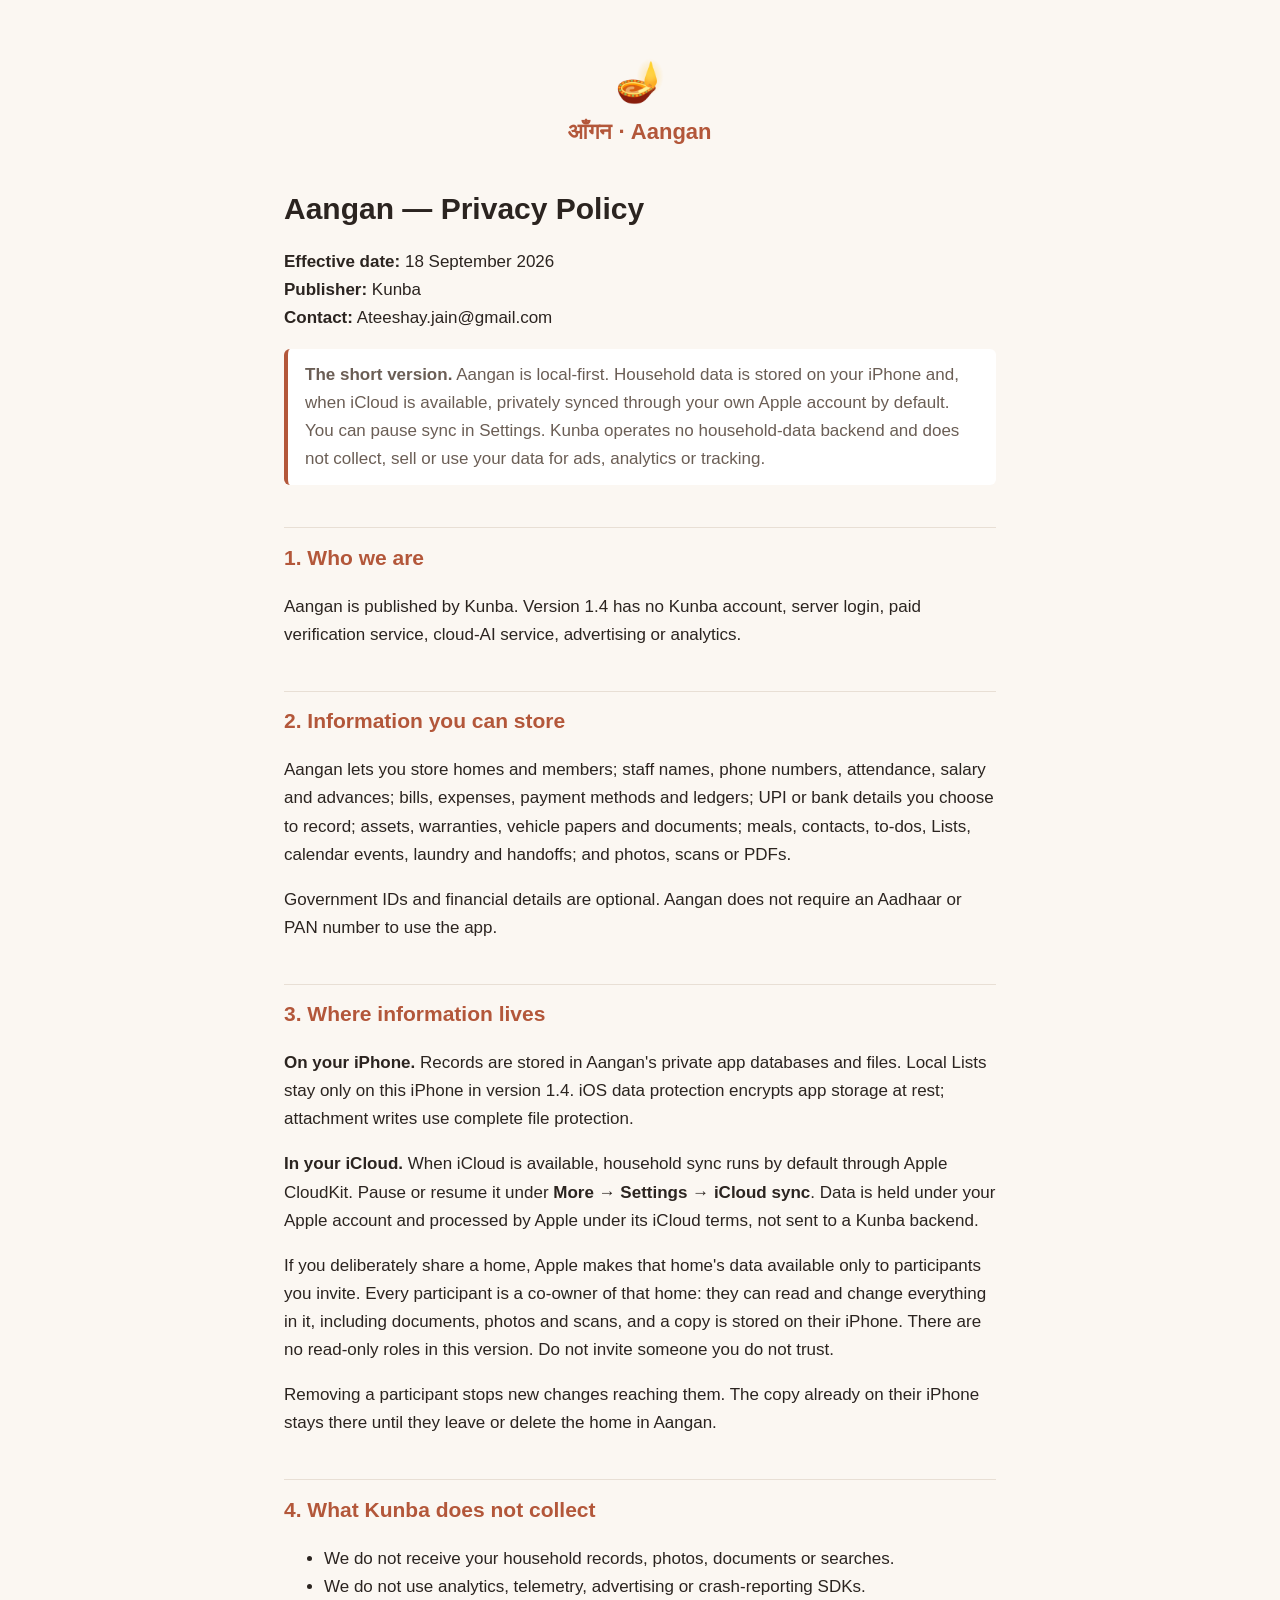
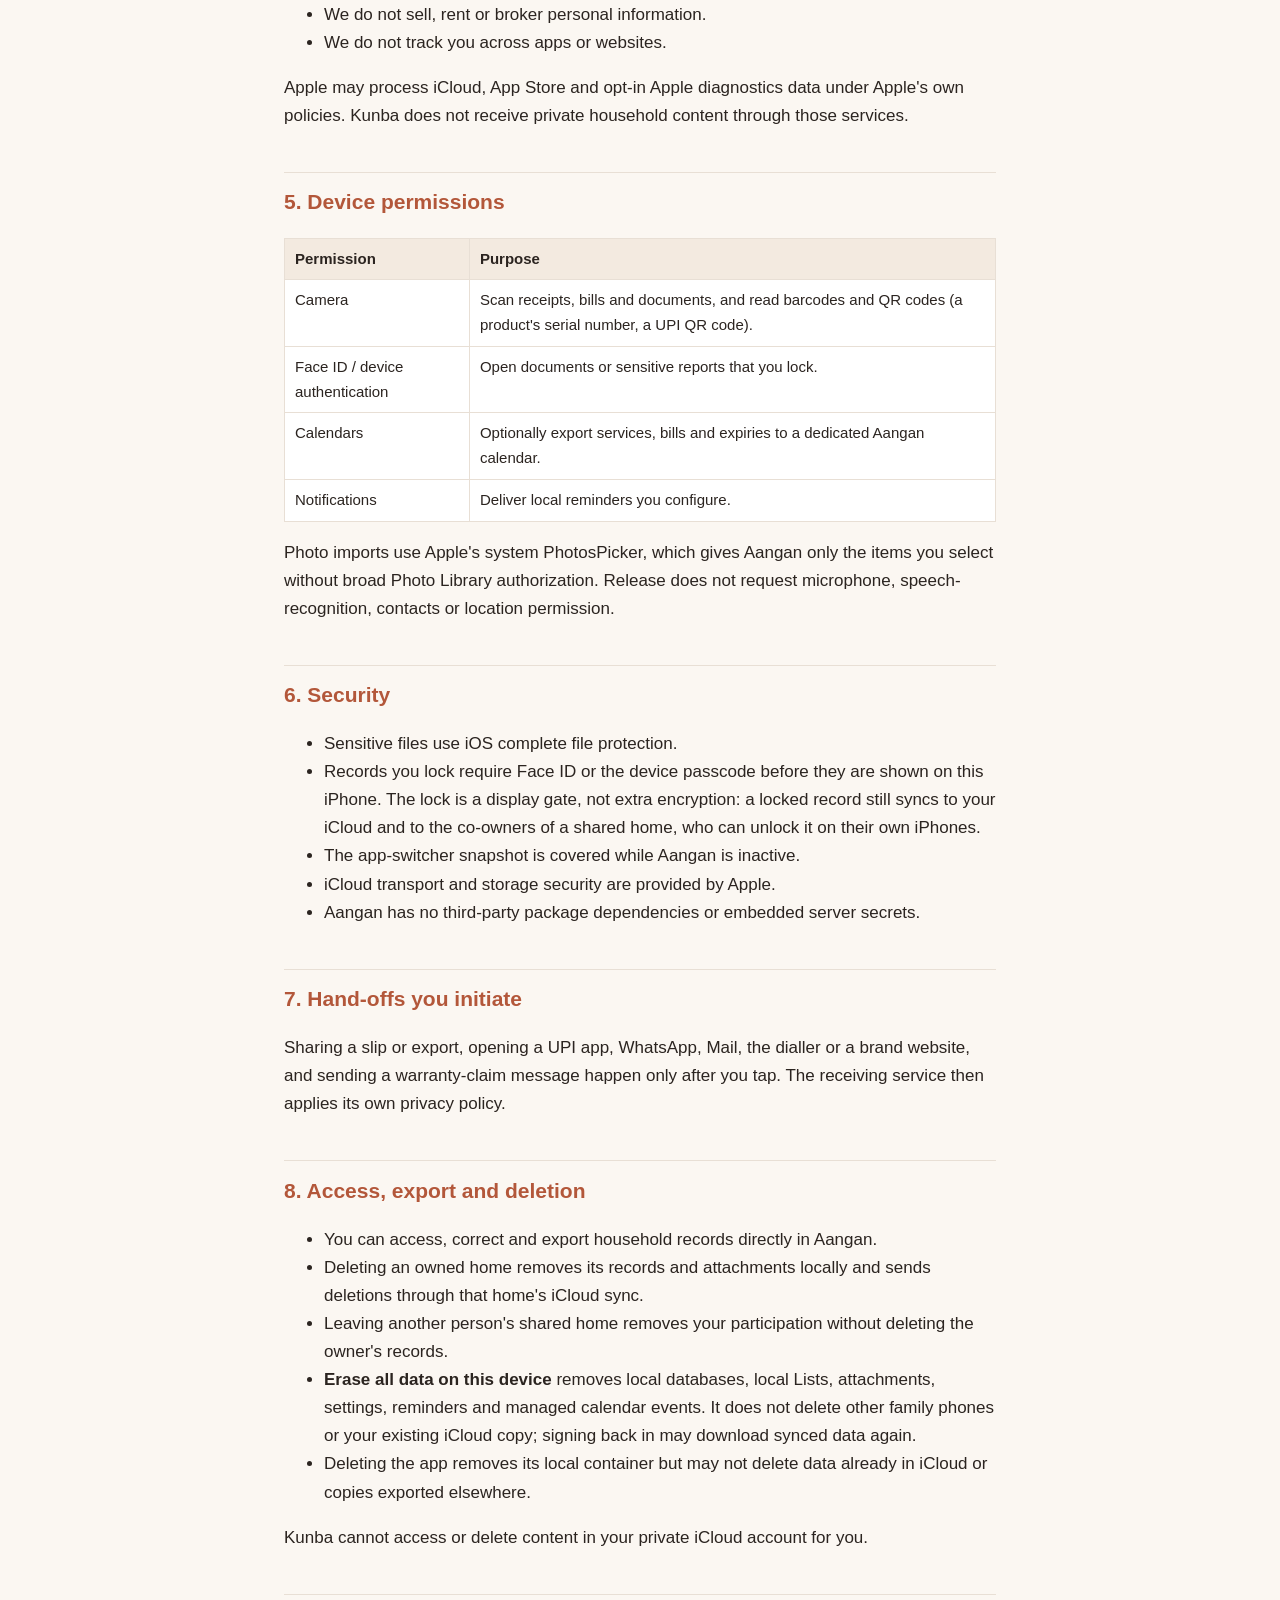
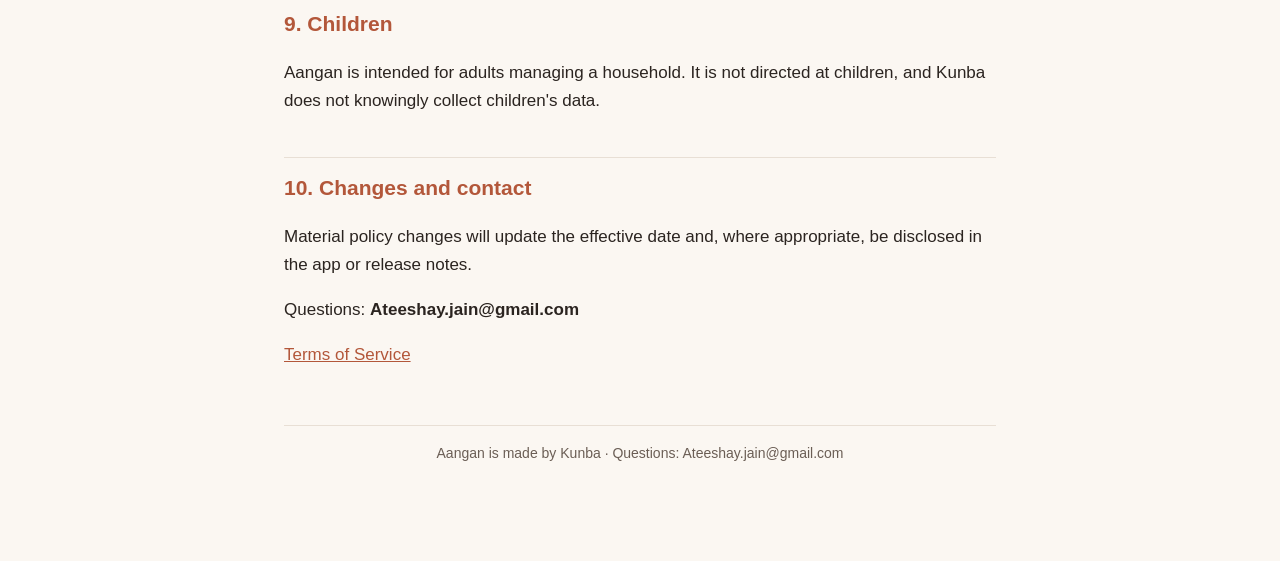
==== index.html @ c5e3ad4e "Privacy policy: the Camera row also names barcodes and QR codes Aangan's camera permission sentence " ====
<!DOCTYPE html>
<html lang="en">
<head>
<meta charset="utf-8">
<meta name="viewport" content="width=device-width, initial-scale=1">
<title>Aangan — Privacy Policy</title>
<meta name="description" content="Privacy policy for Aangan (आँगन), the household management app by Kunba.">
<style>
  :root { --terracotta:#B3573A; --ink:#2B2420; --muted:#6B5E55; --bg:#FBF7F2; --card:#FFFFFF; --line:#E8DFD5; }
  * { box-sizing:border-box; }
  body { margin:0; background:var(--bg); color:var(--ink); font:17px/1.65 -apple-system,BlinkMacSystemFont,"Segoe UI",Roboto,sans-serif; }
  main { max-width:760px; margin:0 auto; padding:48px 24px 96px; }
  header { text-align:center; margin-bottom:40px; }
  header .mark { font-size:40px; }
  header .name { font-size:22px; font-weight:700; color:var(--terracotta); }
  h1 { font-size:30px; line-height:1.25; }
  h2 { font-size:21px; margin-top:2em; padding-top:.6em; border-top:1px solid var(--line); color:var(--terracotta); }
  blockquote { margin:1em 0; padding:.7em 1em; background:var(--card); border-left:4px solid var(--terracotta); border-radius:6px; color:var(--muted); }
  table { width:100%; border-collapse:collapse; margin:1em 0; font-size:15px; }
  th, td { text-align:left; padding:8px 10px; border:1px solid var(--line); vertical-align:top; background:var(--card); }
  th { background:#F3EAE0; }
  a { color:var(--terracotta); }
  footer { margin-top:56px; padding-top:16px; border-top:1px solid var(--line); color:var(--muted); font-size:14px; text-align:center; }
</style>
</head>
<body>
<main>
<header><div class="mark">🪔</div><div class="name">आँगन · Aangan</div></header>
<h1>Aangan — Privacy Policy</h1>
<p><strong>Effective date:</strong> 18 September 2026<br>
<strong>Publisher:</strong> Kunba<br>
<strong>Contact:</strong> Ateeshay.jain@gmail.com</p>

<blockquote><strong>The short version.</strong> Aangan is local-first. Household data is stored on your iPhone and, when iCloud is available, privately synced through your own Apple account by default. You can pause sync in Settings. Kunba operates no household-data backend and does not collect, sell or use your data for ads, analytics or tracking.</blockquote>

<h2>1. Who we are</h2>
<p>Aangan is published by Kunba. Version 1.4 has no Kunba account, server login, paid verification service, cloud-AI service, advertising or analytics.</p>

<h2>2. Information you can store</h2>
<p>Aangan lets you store homes and members; staff names, phone numbers, attendance, salary and advances; bills, expenses, payment methods and ledgers; UPI or bank details you choose to record; assets, warranties, vehicle papers and documents; meals, contacts, to-dos, Lists, calendar events, laundry and handoffs; and photos, scans or PDFs.</p>
<p>Government IDs and financial details are optional. Aangan does not require an Aadhaar or PAN number to use the app.</p>

<h2>3. Where information lives</h2>
<p><strong>On your iPhone.</strong> Records are stored in Aangan's private app databases and files. Local Lists stay only on this iPhone in version 1.4. iOS data protection encrypts app storage at rest; attachment writes use complete file protection.</p>
<p><strong>In your iCloud.</strong> When iCloud is available, household sync runs by default through Apple CloudKit. Pause or resume it under <strong>More → Settings → iCloud sync</strong>. Data is held under your Apple account and processed by Apple under its iCloud terms, not sent to a Kunba backend.</p>
<p>If you deliberately share a home, Apple makes that home's data available only to participants you invite. Every participant is a co-owner of that home: they can read and change everything in it, including documents, photos and scans, and a copy is stored on their iPhone. There are no read-only roles in this version. Do not invite someone you do not trust.</p>
<p>Removing a participant stops new changes reaching them. The copy already on their iPhone stays there until they leave or delete the home in Aangan.</p>

<h2>4. What Kunba does not collect</h2>
<ul>
<li>We do not receive your household records, photos, documents or searches.</li>
<li>We do not use analytics, telemetry, advertising or crash-reporting SDKs.</li>
<li>We do not sell, rent or broker personal information.</li>
<li>We do not track you across apps or websites.</li>
</ul>
<p>Apple may process iCloud, App Store and opt-in Apple diagnostics data under Apple's own policies. Kunba does not receive private household content through those services.</p>

<h2>5. Device permissions</h2>
<table><thead><tr><th>Permission</th><th>Purpose</th></tr></thead><tbody>
<tr><td>Camera</td><td>Scan receipts, bills and documents, and read barcodes and QR codes (a product's serial number, a UPI QR code).</td></tr>
<tr><td>Face ID / device authentication</td><td>Open documents or sensitive reports that you lock.</td></tr>
<tr><td>Calendars</td><td>Optionally export services, bills and expiries to a dedicated Aangan calendar.</td></tr>
<tr><td>Notifications</td><td>Deliver local reminders you configure.</td></tr>
</tbody></table>
<p>Photo imports use Apple's system PhotosPicker, which gives Aangan only the items you select without broad Photo Library authorization. Release does not request microphone, speech-recognition, contacts or location permission.</p>

<h2>6. Security</h2>
<ul>
<li>Sensitive files use iOS complete file protection.</li>
<li>Records you lock require Face ID or the device passcode before they are shown on this iPhone. The lock is a display gate, not extra encryption: a locked record still syncs to your iCloud and to the co-owners of a shared home, who can unlock it on their own iPhones.</li>
<li>The app-switcher snapshot is covered while Aangan is inactive.</li>
<li>iCloud transport and storage security are provided by Apple.</li>
<li>Aangan has no third-party package dependencies or embedded server secrets.</li>
</ul>

<h2>7. Hand-offs you initiate</h2>
<p>Sharing a slip or export, opening a UPI app, WhatsApp, Mail, the dialler or a brand website, and sending a warranty-claim message happen only after you tap. The receiving service then applies its own privacy policy.</p>

<h2>8. Access, export and deletion</h2>
<ul>
<li>You can access, correct and export household records directly in Aangan.</li>
<li>Deleting an owned home removes its records and attachments locally and sends deletions through that home's iCloud sync.</li>
<li>Leaving another person's shared home removes your participation without deleting the owner's records.</li>
<li><strong>Erase all data on this device</strong> removes local databases, local Lists, attachments, settings, reminders and managed calendar events. It does not delete other family phones or your existing iCloud copy; signing back in may download synced data again.</li>
<li>Deleting the app removes its local container but may not delete data already in iCloud or copies exported elsewhere.</li>
</ul>
<p>Kunba cannot access or delete content in your private iCloud account for you.</p>

<h2>9. Children</h2>
<p>Aangan is intended for adults managing a household. It is not directed at children, and Kunba does not knowingly collect children's data.</p>

<h2>10. Changes and contact</h2>
<p>Material policy changes will update the effective date and, where appropriate, be disclosed in the app or release notes.</p>
<p>Questions: <strong>Ateeshay.jain@gmail.com</strong></p>
<p><a href="terms.html">Terms of Service</a></p>
<footer>Aangan is made by Kunba · Questions: Ateeshay.jain@gmail.com</footer>
</main>
</body>
</html>
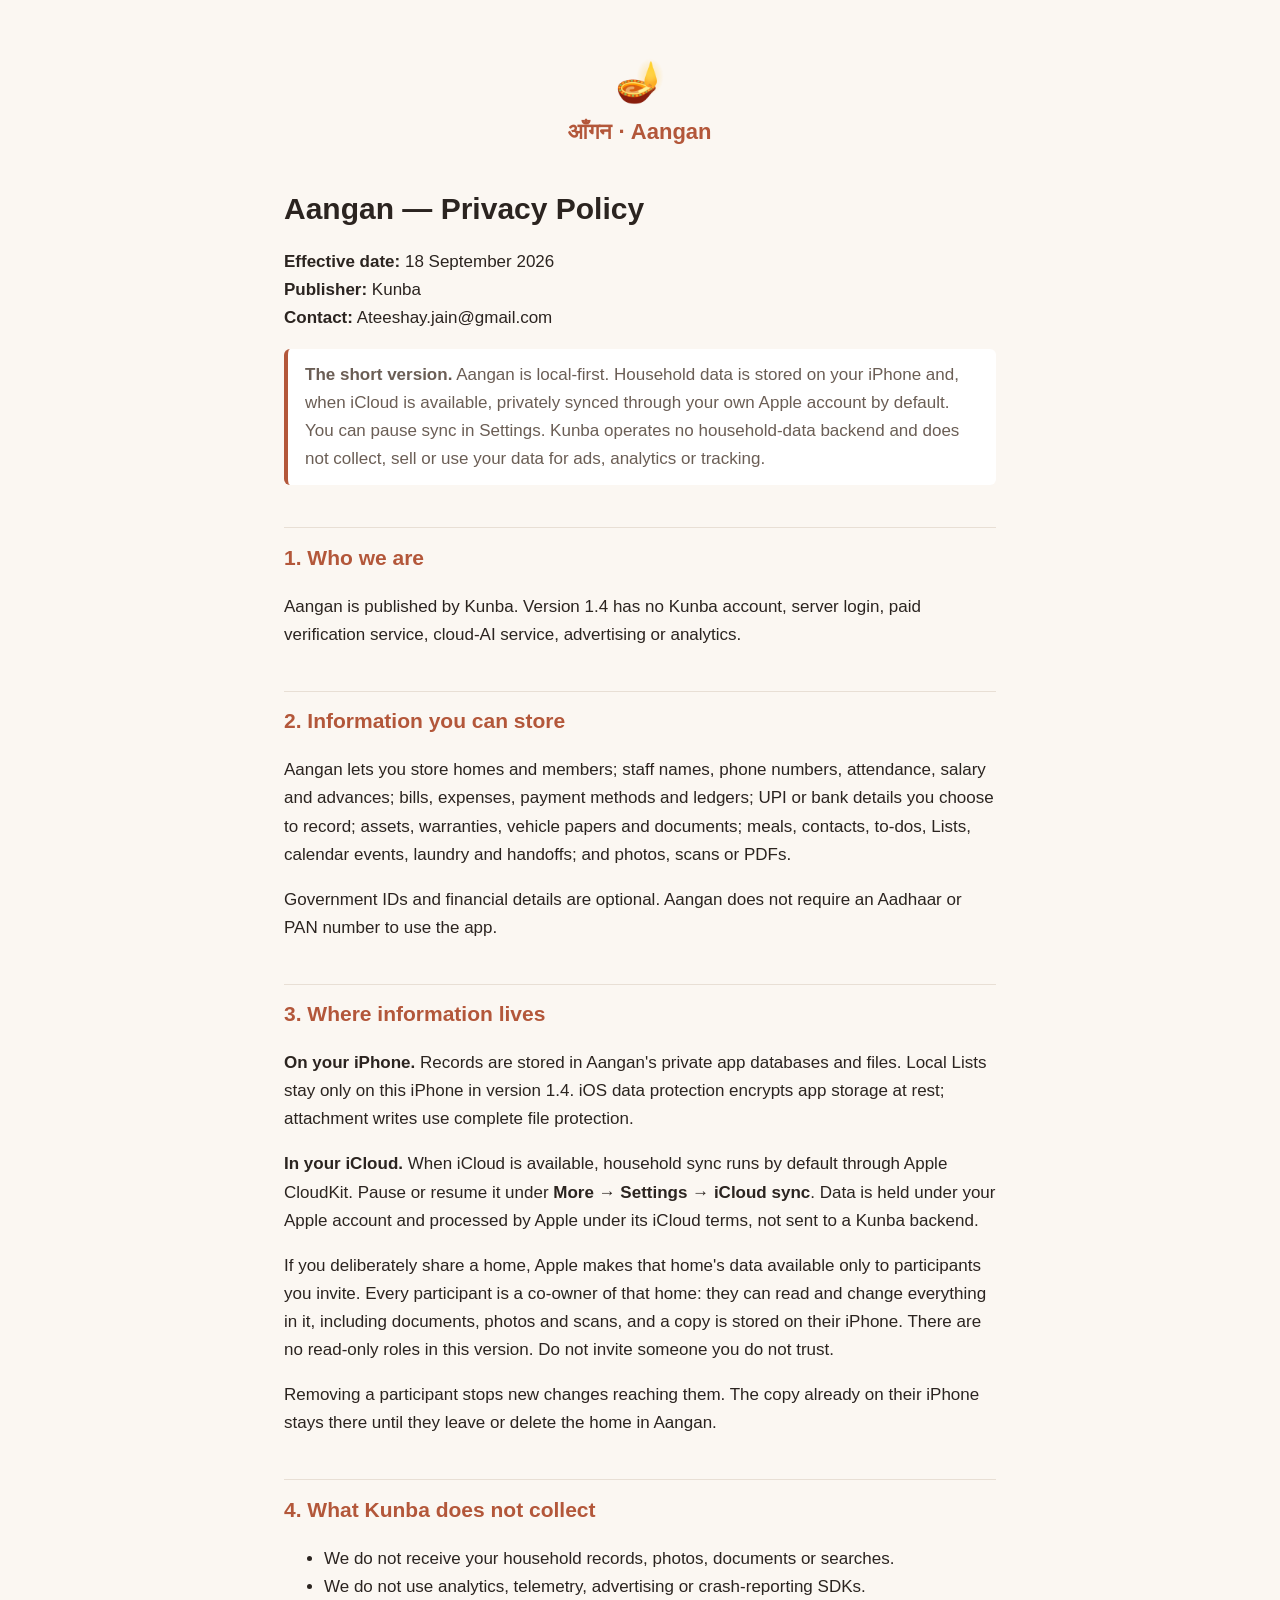
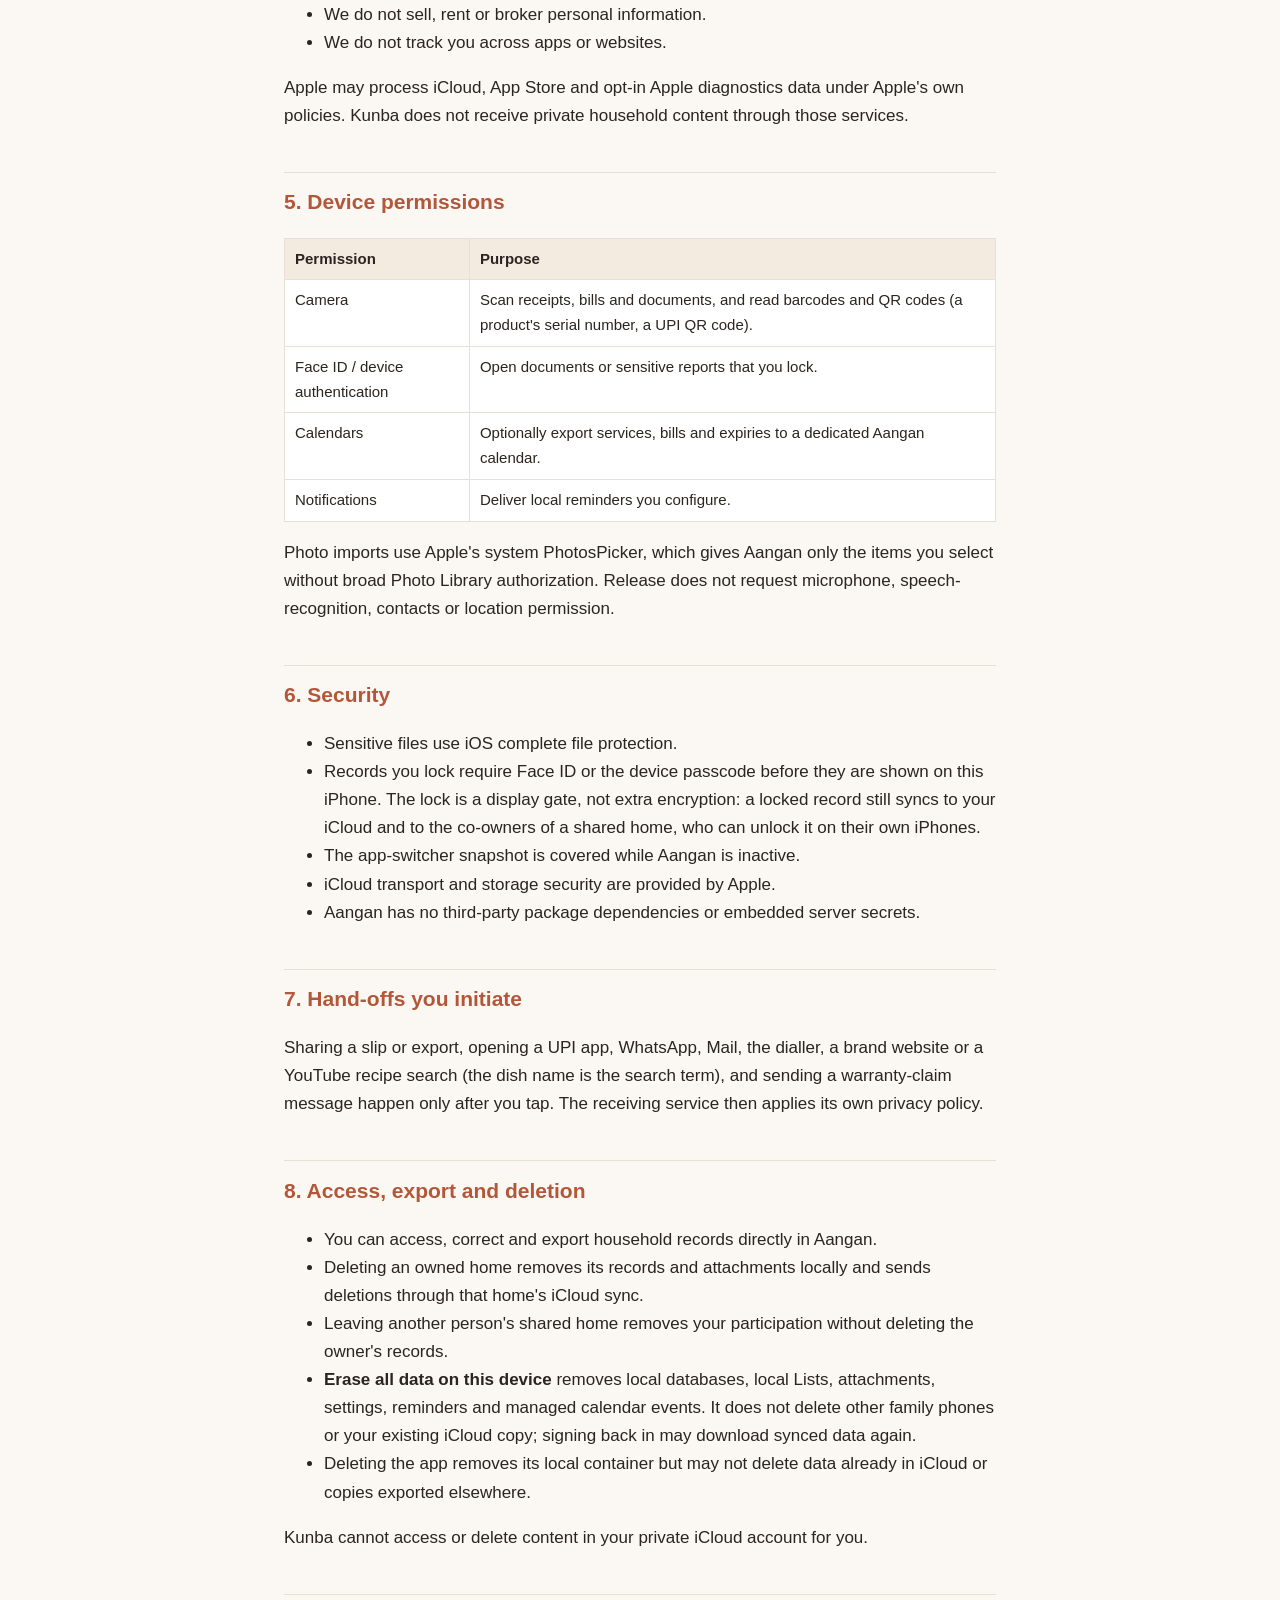
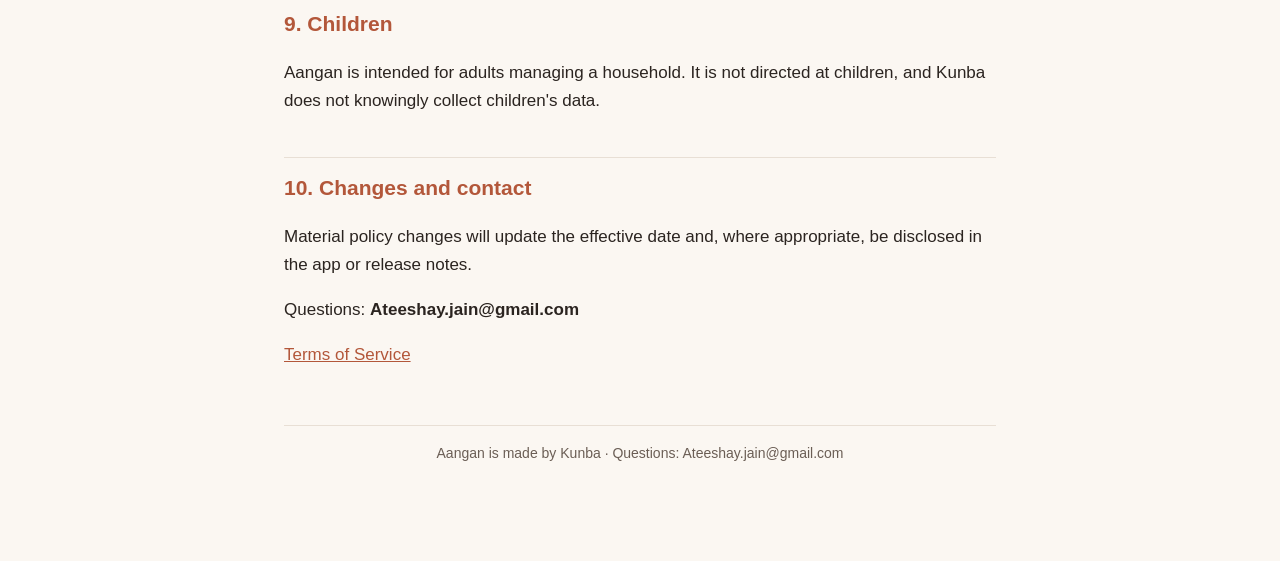
==== commit 92f6c0a8: "Privacy policy: name the YouTube recipe search among the things that open only when you tap The app " ====
--- a/index.html
+++ b/index.html
@@ -74,7 +74,7 @@
 </ul>
 
 <h2>7. Hand-offs you initiate</h2>
-<p>Sharing a slip or export, opening a UPI app, WhatsApp, Mail, the dialler or a brand website, and sending a warranty-claim message happen only after you tap. The receiving service then applies its own privacy policy.</p>
+<p>Sharing a slip or export, opening a UPI app, WhatsApp, Mail, the dialler, a brand website or a YouTube recipe search (the dish name is the search term), and sending a warranty-claim message happen only after you tap. The receiving service then applies its own privacy policy.</p>
 
 <h2>8. Access, export and deletion</h2>
 <ul>
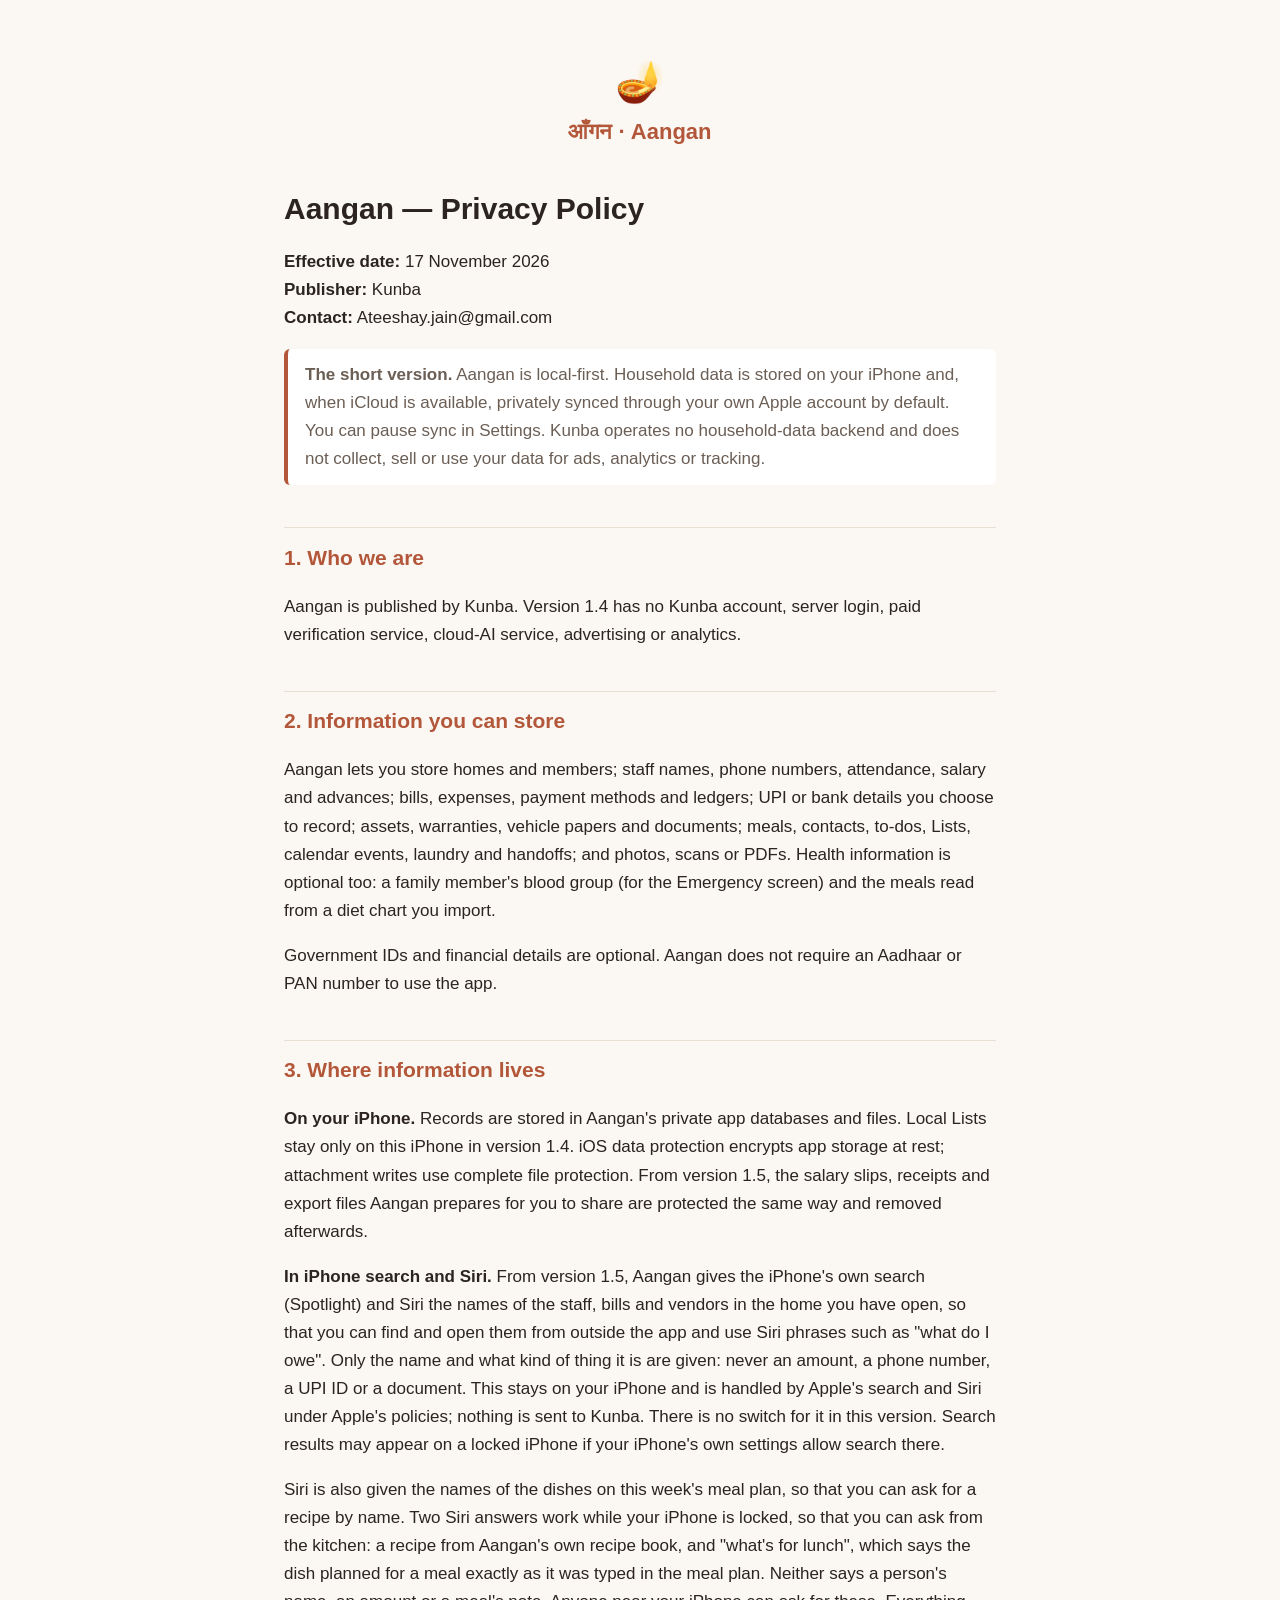
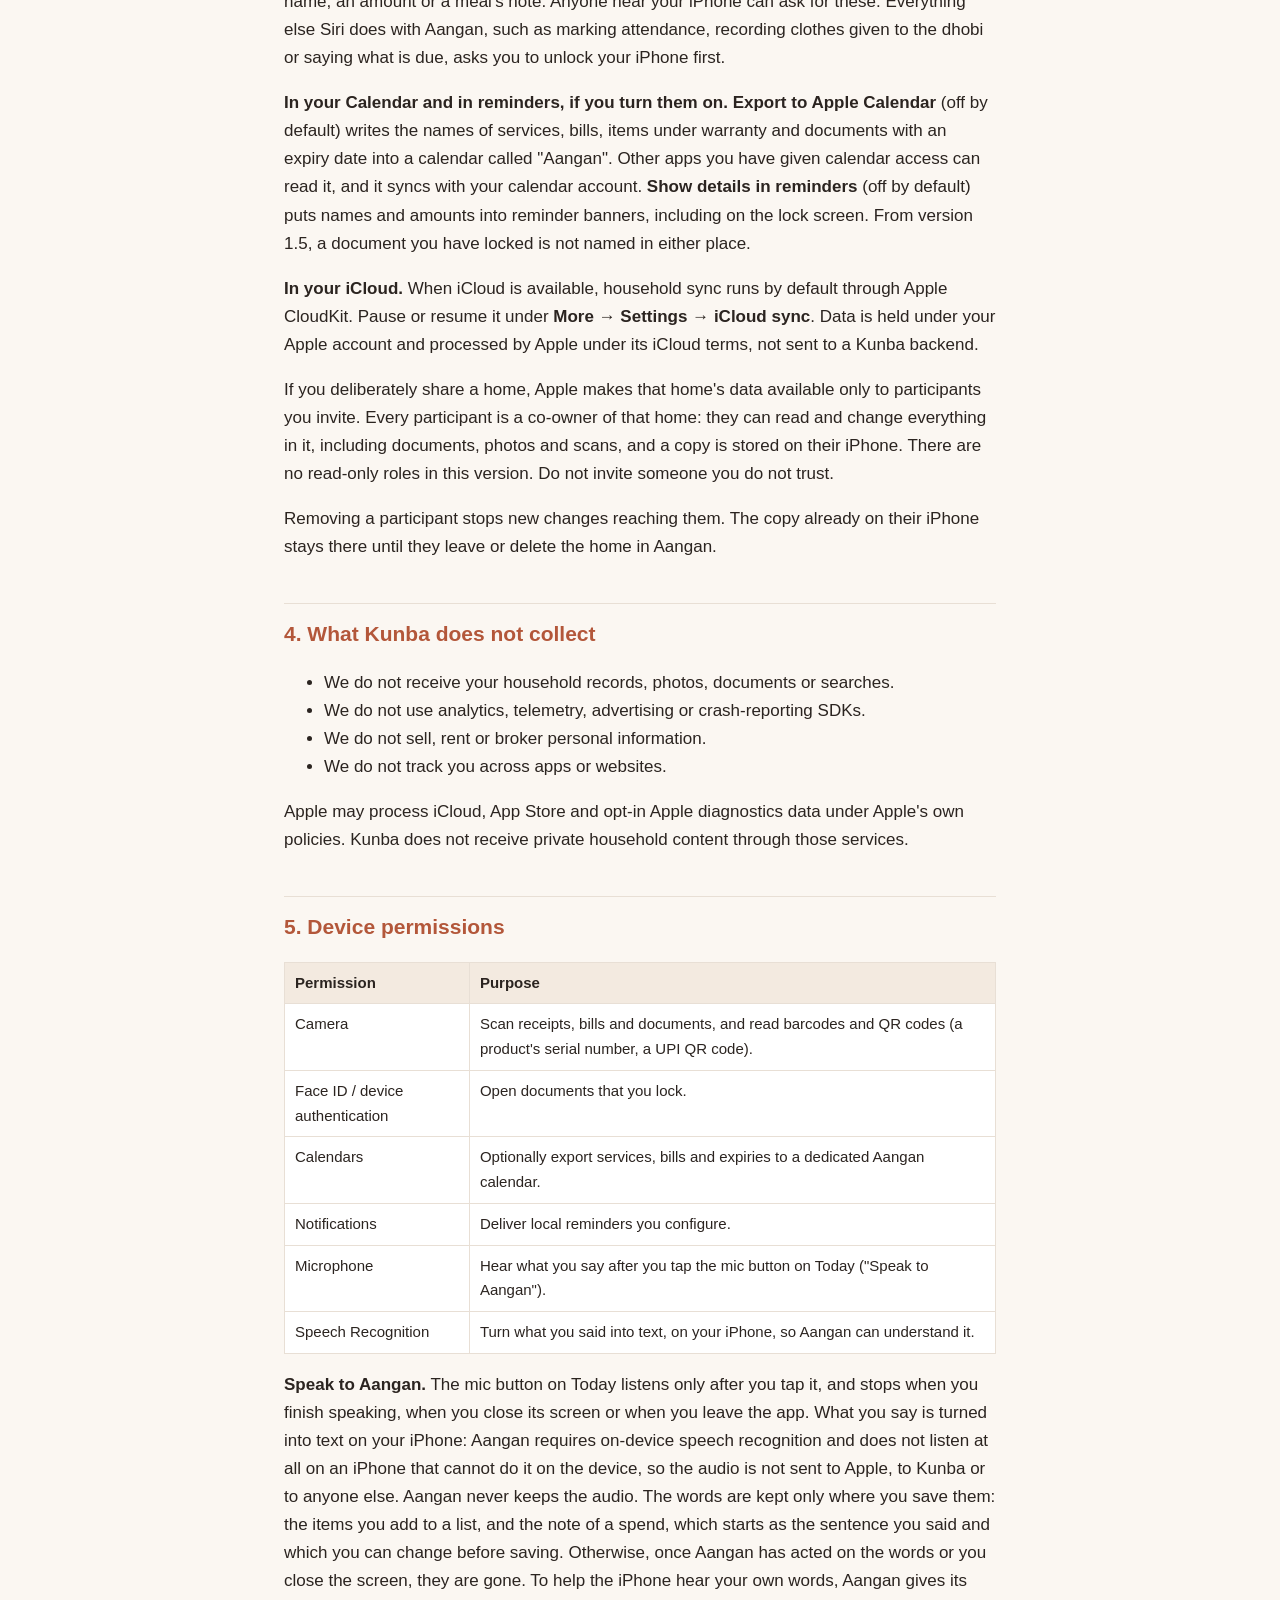
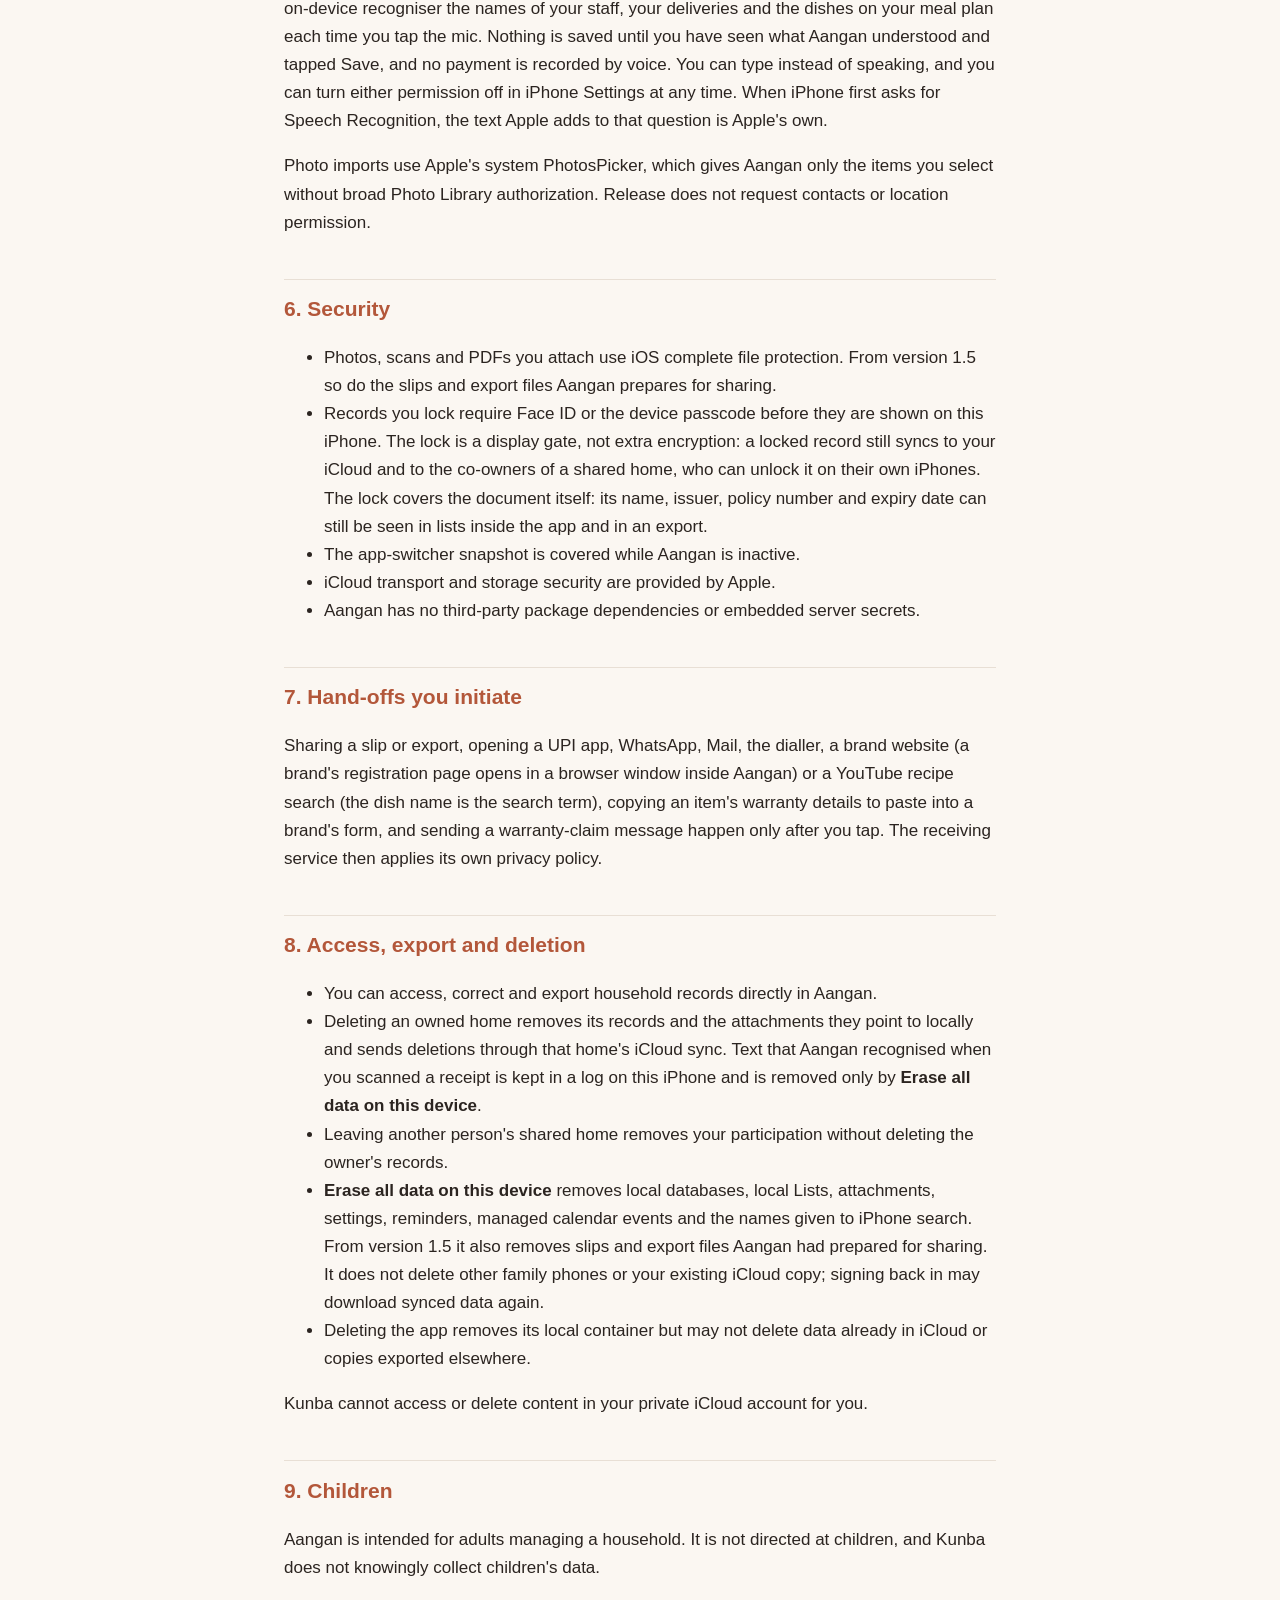
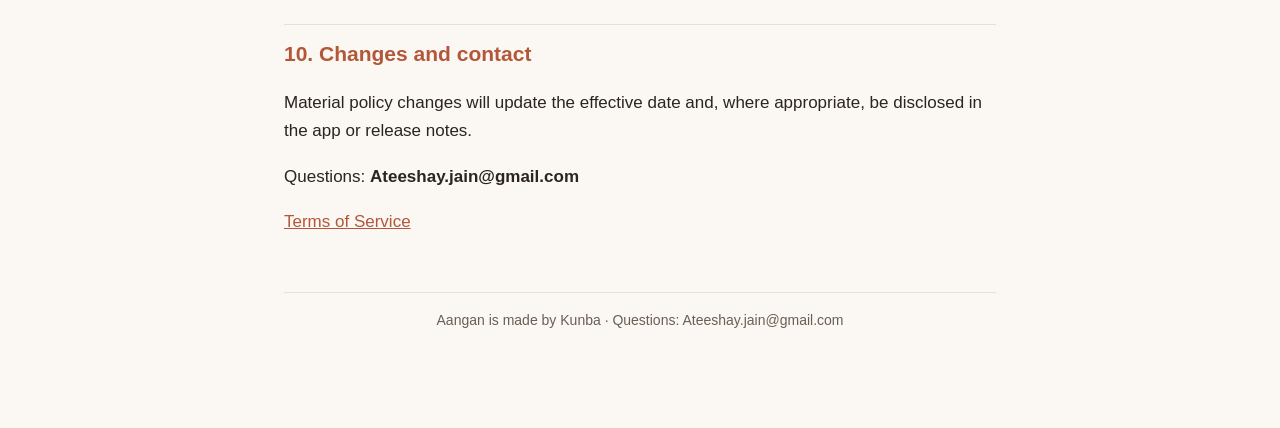
==== commit 70198979: "Privacy policy and terms: iPhone search and Siri, Calendar and reminders, health information, co-own" ====
--- a/index.html
+++ b/index.html
@@ -27,7 +27,7 @@
 <main>
 <header><div class="mark">🪔</div><div class="name">आँगन · Aangan</div></header>
 <h1>Aangan — Privacy Policy</h1>
-<p><strong>Effective date:</strong> 18 September 2026<br>
+<p><strong>Effective date:</strong> 17 November 2026<br>
 <strong>Publisher:</strong> Kunba<br>
 <strong>Contact:</strong> Ateeshay.jain@gmail.com</p>
 
@@ -37,11 +37,14 @@
 <p>Aangan is published by Kunba. Version 1.4 has no Kunba account, server login, paid verification service, cloud-AI service, advertising or analytics.</p>
 
 <h2>2. Information you can store</h2>
-<p>Aangan lets you store homes and members; staff names, phone numbers, attendance, salary and advances; bills, expenses, payment methods and ledgers; UPI or bank details you choose to record; assets, warranties, vehicle papers and documents; meals, contacts, to-dos, Lists, calendar events, laundry and handoffs; and photos, scans or PDFs.</p>
+<p>Aangan lets you store homes and members; staff names, phone numbers, attendance, salary and advances; bills, expenses, payment methods and ledgers; UPI or bank details you choose to record; assets, warranties, vehicle papers and documents; meals, contacts, to-dos, Lists, calendar events, laundry and handoffs; and photos, scans or PDFs. Health information is optional too: a family member's blood group (for the Emergency screen) and the meals read from a diet chart you import.</p>
 <p>Government IDs and financial details are optional. Aangan does not require an Aadhaar or PAN number to use the app.</p>
 
 <h2>3. Where information lives</h2>
-<p><strong>On your iPhone.</strong> Records are stored in Aangan's private app databases and files. Local Lists stay only on this iPhone in version 1.4. iOS data protection encrypts app storage at rest; attachment writes use complete file protection.</p>
+<p><strong>On your iPhone.</strong> Records are stored in Aangan's private app databases and files. Local Lists stay only on this iPhone in version 1.4. iOS data protection encrypts app storage at rest; attachment writes use complete file protection. From version 1.5, the salary slips, receipts and export files Aangan prepares for you to share are protected the same way and removed afterwards.</p>
+<p><strong>In iPhone search and Siri.</strong> From version 1.5, Aangan gives the iPhone's own search (Spotlight) and Siri the names of the staff, bills and vendors in the home you have open, so that you can find and open them from outside the app and use Siri phrases such as "what do I owe". Only the name and what kind of thing it is are given: never an amount, a phone number, a UPI ID or a document. This stays on your iPhone and is handled by Apple's search and Siri under Apple's policies; nothing is sent to Kunba. There is no switch for it in this version. Search results may appear on a locked iPhone if your iPhone's own settings allow search there.</p>
+<p>Siri is also given the names of the dishes on this week's meal plan, so that you can ask for a recipe by name. Two Siri answers work while your iPhone is locked, so that you can ask from the kitchen: a recipe from Aangan's own recipe book, and "what's for lunch", which says the dish planned for a meal exactly as it was typed in the meal plan. Neither says a person's name, an amount or a meal's note. Anyone near your iPhone can ask for these. Everything else Siri does with Aangan, such as marking attendance, recording clothes given to the dhobi or saying what is due, asks you to unlock your iPhone first.</p>
+<p><strong>In your Calendar and in reminders, if you turn them on.</strong> <strong>Export to Apple Calendar</strong> (off by default) writes the names of services, bills, items under warranty and documents with an expiry date into a calendar called "Aangan". Other apps you have given calendar access can read it, and it syncs with your calendar account. <strong>Show details in reminders</strong> (off by default) puts names and amounts into reminder banners, including on the lock screen. From version 1.5, a document you have locked is not named in either place.</p>
 <p><strong>In your iCloud.</strong> When iCloud is available, household sync runs by default through Apple CloudKit. Pause or resume it under <strong>More → Settings → iCloud sync</strong>. Data is held under your Apple account and processed by Apple under its iCloud terms, not sent to a Kunba backend.</p>
 <p>If you deliberately share a home, Apple makes that home's data available only to participants you invite. Every participant is a co-owner of that home: they can read and change everything in it, including documents, photos and scans, and a copy is stored on their iPhone. There are no read-only roles in this version. Do not invite someone you do not trust.</p>
 <p>Removing a participant stops new changes reaching them. The copy already on their iPhone stays there until they leave or delete the home in Aangan.</p>
@@ -58,30 +61,33 @@
 <h2>5. Device permissions</h2>
 <table><thead><tr><th>Permission</th><th>Purpose</th></tr></thead><tbody>
 <tr><td>Camera</td><td>Scan receipts, bills and documents, and read barcodes and QR codes (a product's serial number, a UPI QR code).</td></tr>
-<tr><td>Face ID / device authentication</td><td>Open documents or sensitive reports that you lock.</td></tr>
+<tr><td>Face ID / device authentication</td><td>Open documents that you lock.</td></tr>
 <tr><td>Calendars</td><td>Optionally export services, bills and expiries to a dedicated Aangan calendar.</td></tr>
 <tr><td>Notifications</td><td>Deliver local reminders you configure.</td></tr>
+<tr><td>Microphone</td><td>Hear what you say after you tap the mic button on Today ("Speak to Aangan").</td></tr>
+<tr><td>Speech Recognition</td><td>Turn what you said into text, on your iPhone, so Aangan can understand it.</td></tr>
 </tbody></table>
-<p>Photo imports use Apple's system PhotosPicker, which gives Aangan only the items you select without broad Photo Library authorization. Release does not request microphone, speech-recognition, contacts or location permission.</p>
+<p><strong>Speak to Aangan.</strong> The mic button on Today listens only after you tap it, and stops when you finish speaking, when you close its screen or when you leave the app. What you say is turned into text on your iPhone: Aangan requires on-device speech recognition and does not listen at all on an iPhone that cannot do it on the device, so the audio is not sent to Apple, to Kunba or to anyone else. Aangan never keeps the audio. The words are kept only where you save them: the items you add to a list, and the note of a spend, which starts as the sentence you said and which you can change before saving. Otherwise, once Aangan has acted on the words or you close the screen, they are gone. To help the iPhone hear your own words, Aangan gives its on-device recogniser the names of your staff, your deliveries and the dishes on your meal plan each time you tap the mic. Nothing is saved until you have seen what Aangan understood and tapped Save, and no payment is recorded by voice. You can type instead of speaking, and you can turn either permission off in iPhone Settings at any time. When iPhone first asks for Speech Recognition, the text Apple adds to that question is Apple's own.</p>
+<p>Photo imports use Apple's system PhotosPicker, which gives Aangan only the items you select without broad Photo Library authorization. Release does not request contacts or location permission.</p>
 
 <h2>6. Security</h2>
 <ul>
-<li>Sensitive files use iOS complete file protection.</li>
-<li>Records you lock require Face ID or the device passcode before they are shown on this iPhone. The lock is a display gate, not extra encryption: a locked record still syncs to your iCloud and to the co-owners of a shared home, who can unlock it on their own iPhones.</li>
+<li>Photos, scans and PDFs you attach use iOS complete file protection. From version 1.5 so do the slips and export files Aangan prepares for sharing.</li>
+<li>Records you lock require Face ID or the device passcode before they are shown on this iPhone. The lock is a display gate, not extra encryption: a locked record still syncs to your iCloud and to the co-owners of a shared home, who can unlock it on their own iPhones. The lock covers the document itself: its name, issuer, policy number and expiry date can still be seen in lists inside the app and in an export.</li>
 <li>The app-switcher snapshot is covered while Aangan is inactive.</li>
 <li>iCloud transport and storage security are provided by Apple.</li>
 <li>Aangan has no third-party package dependencies or embedded server secrets.</li>
 </ul>
 
 <h2>7. Hand-offs you initiate</h2>
-<p>Sharing a slip or export, opening a UPI app, WhatsApp, Mail, the dialler, a brand website or a YouTube recipe search (the dish name is the search term), and sending a warranty-claim message happen only after you tap. The receiving service then applies its own privacy policy.</p>
+<p>Sharing a slip or export, opening a UPI app, WhatsApp, Mail, the dialler, a brand website (a brand's registration page opens in a browser window inside Aangan) or a YouTube recipe search (the dish name is the search term), copying an item's warranty details to paste into a brand's form, and sending a warranty-claim message happen only after you tap. The receiving service then applies its own privacy policy.</p>
 
 <h2>8. Access, export and deletion</h2>
 <ul>
 <li>You can access, correct and export household records directly in Aangan.</li>
-<li>Deleting an owned home removes its records and attachments locally and sends deletions through that home's iCloud sync.</li>
+<li>Deleting an owned home removes its records and the attachments they point to locally and sends deletions through that home's iCloud sync. Text that Aangan recognised when you scanned a receipt is kept in a log on this iPhone and is removed only by <strong>Erase all data on this device</strong>.</li>
 <li>Leaving another person's shared home removes your participation without deleting the owner's records.</li>
-<li><strong>Erase all data on this device</strong> removes local databases, local Lists, attachments, settings, reminders and managed calendar events. It does not delete other family phones or your existing iCloud copy; signing back in may download synced data again.</li>
+<li><strong>Erase all data on this device</strong> removes local databases, local Lists, attachments, settings, reminders, managed calendar events and the names given to iPhone search. From version 1.5 it also removes slips and export files Aangan had prepared for sharing. It does not delete other family phones or your existing iCloud copy; signing back in may download synced data again.</li>
 <li>Deleting the app removes its local container but may not delete data already in iCloud or copies exported elsewhere.</li>
 </ul>
 <p>Kunba cannot access or delete content in your private iCloud account for you.</p>
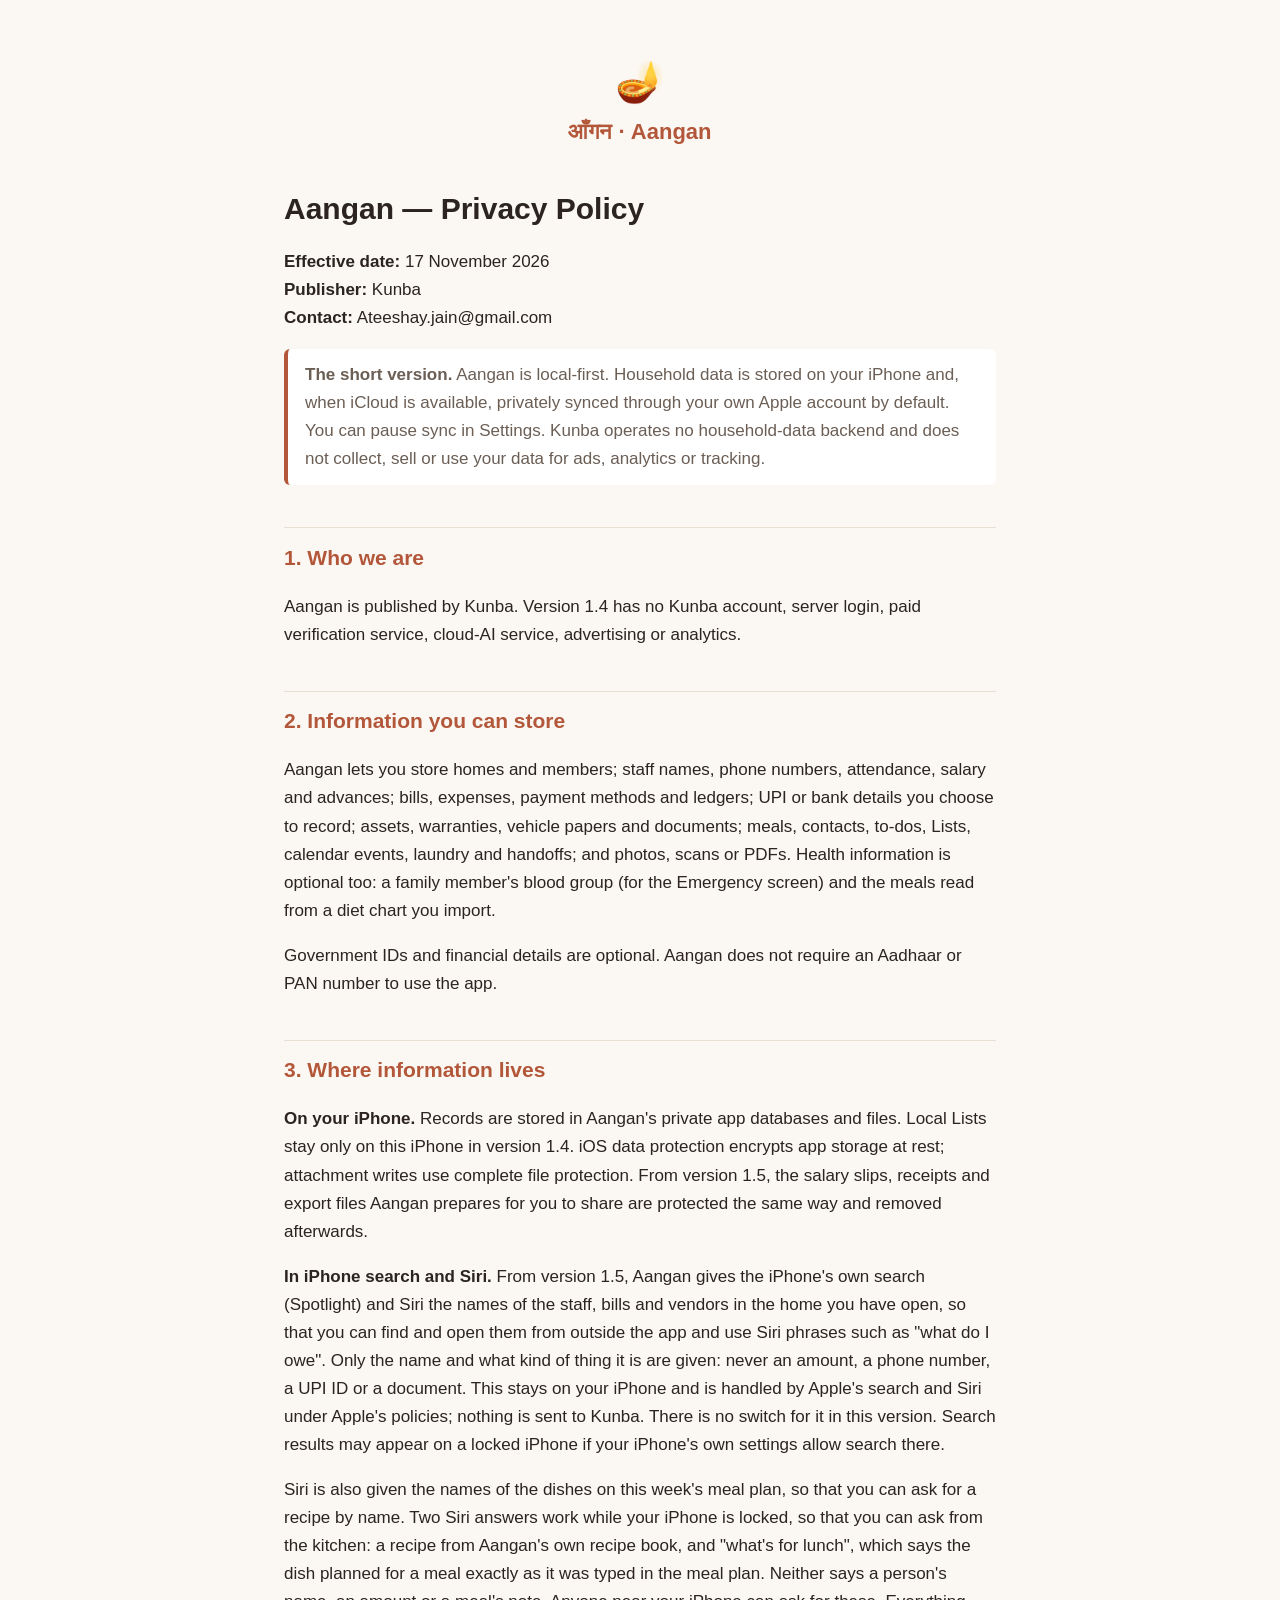
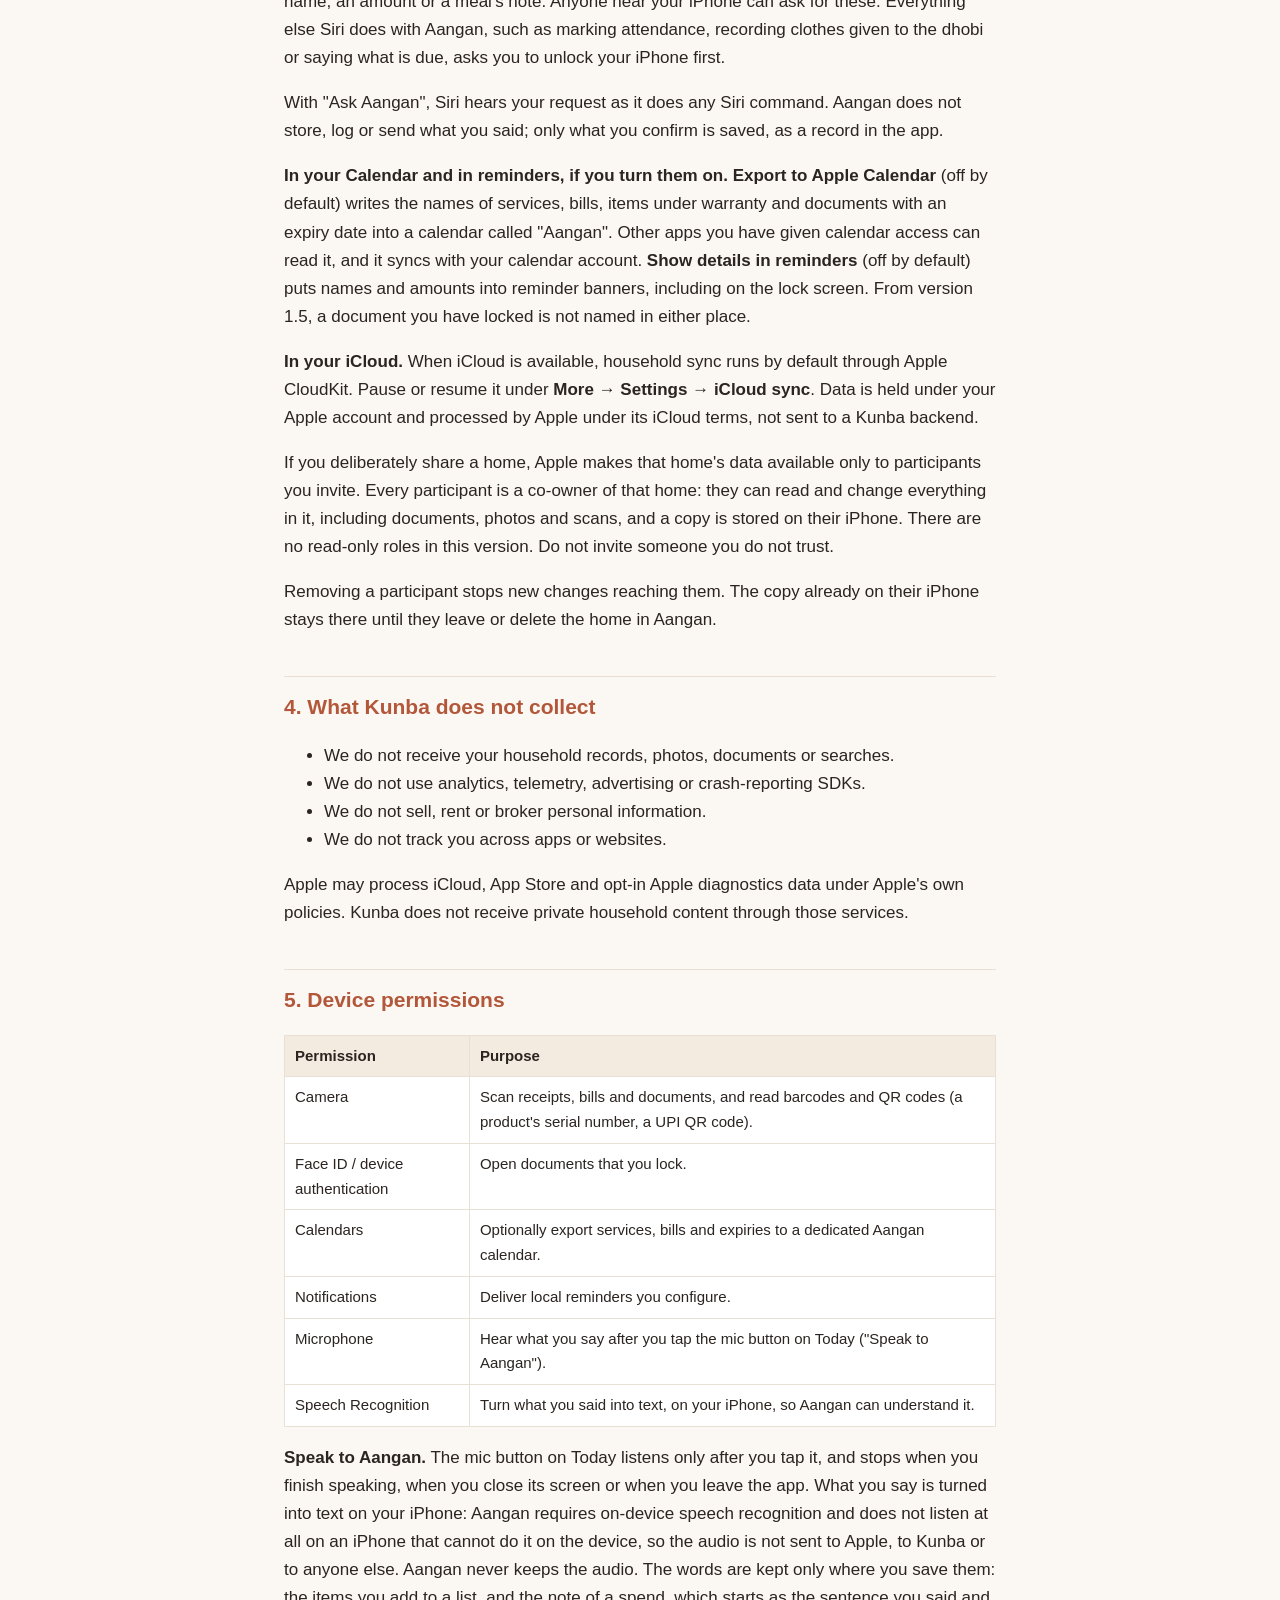
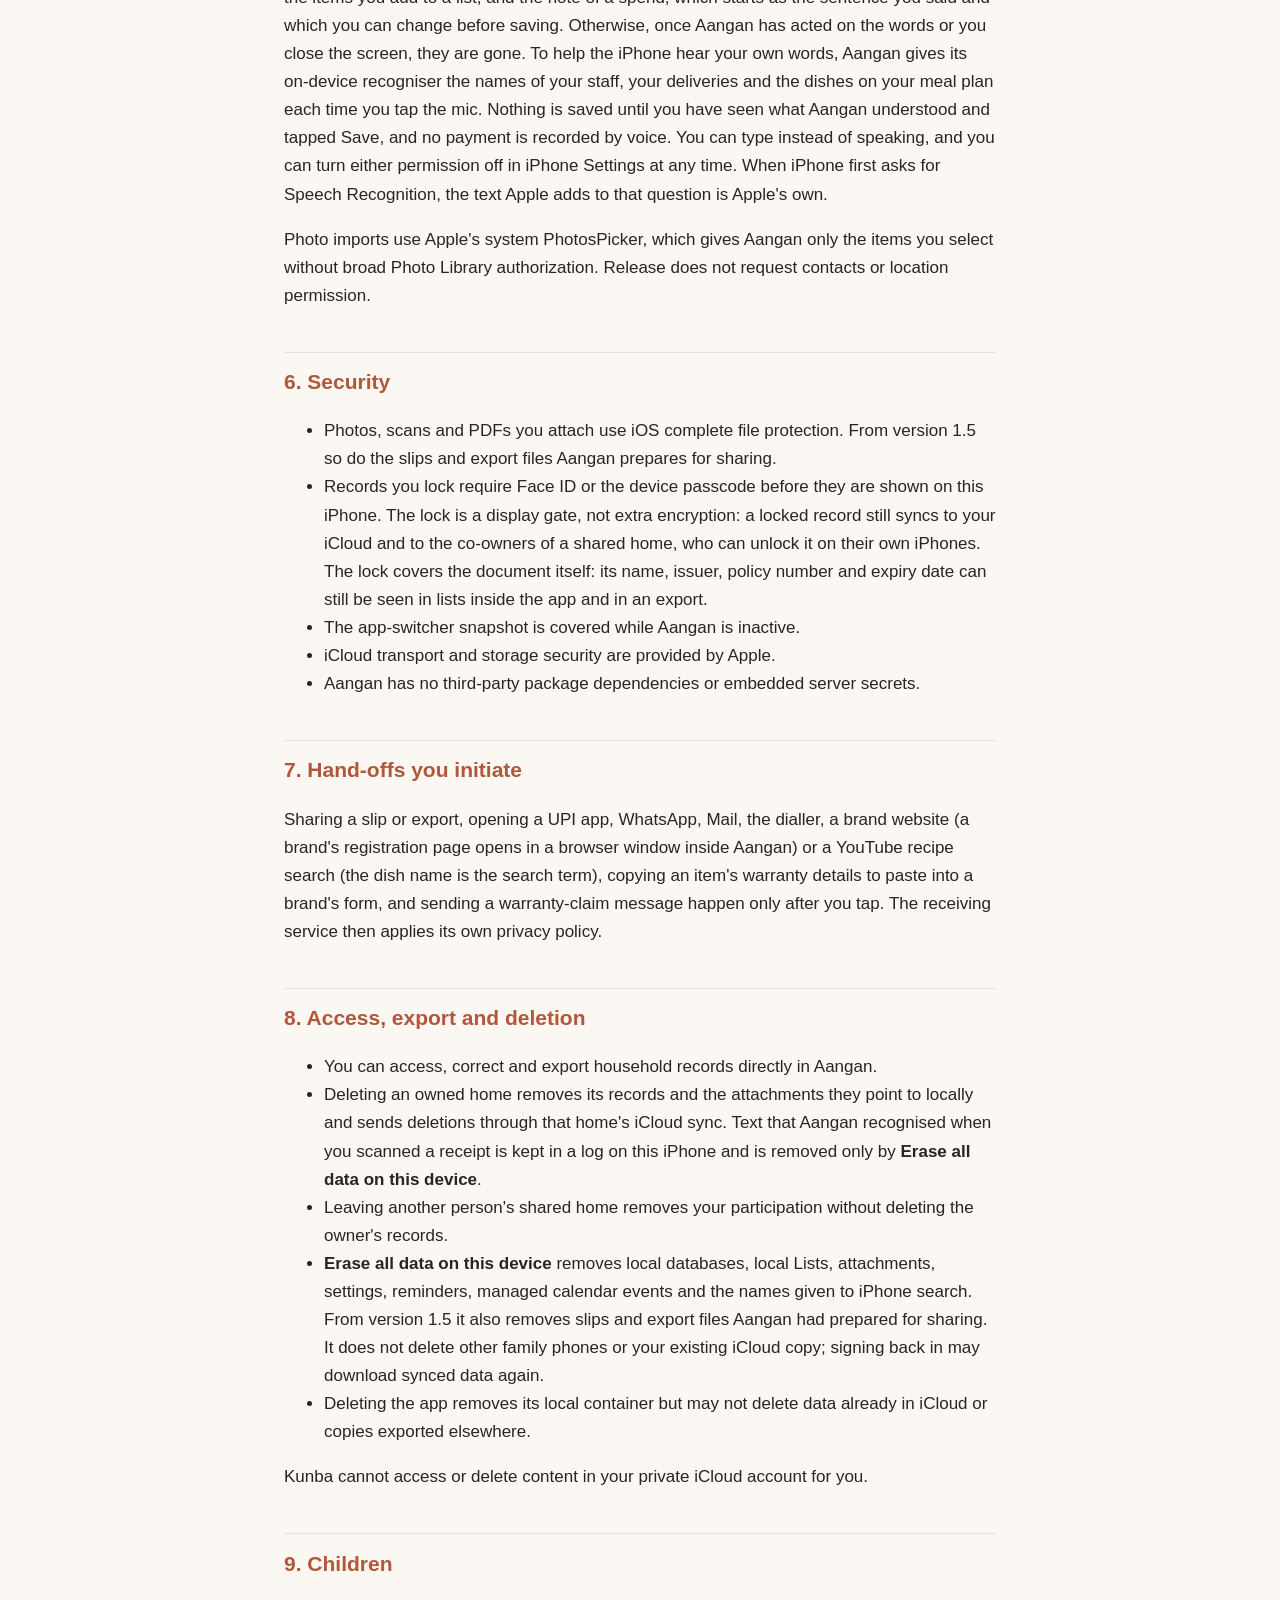
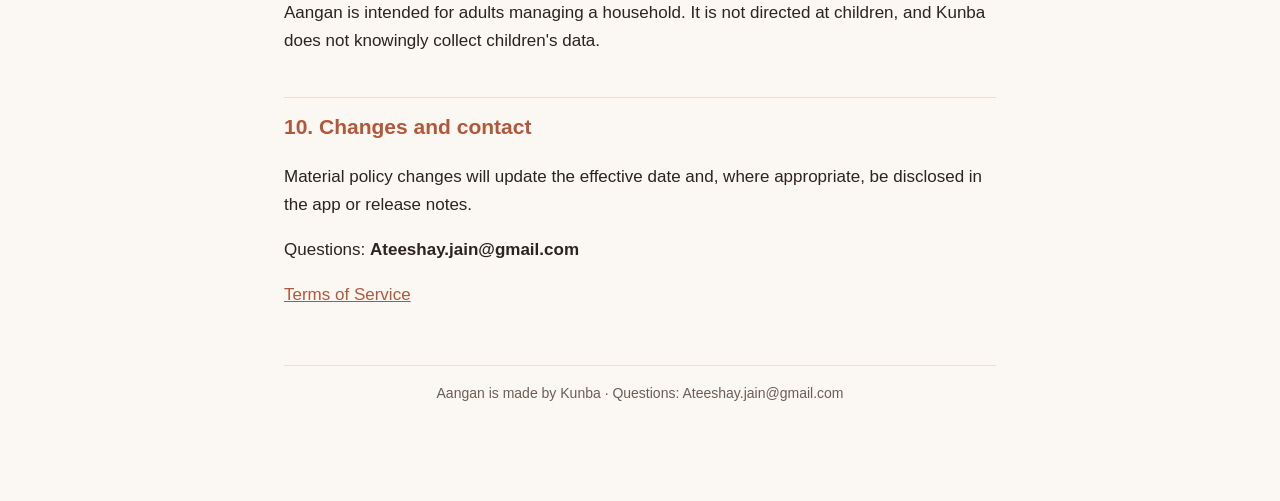
==== commit 1fac8d04: "Privacy policy: Ask Aangan, the Siri command for any sentence Siri hears the request as it does any " ====
--- a/index.html
+++ b/index.html
@@ -44,6 +44,7 @@
 <p><strong>On your iPhone.</strong> Records are stored in Aangan's private app databases and files. Local Lists stay only on this iPhone in version 1.4. iOS data protection encrypts app storage at rest; attachment writes use complete file protection. From version 1.5, the salary slips, receipts and export files Aangan prepares for you to share are protected the same way and removed afterwards.</p>
 <p><strong>In iPhone search and Siri.</strong> From version 1.5, Aangan gives the iPhone's own search (Spotlight) and Siri the names of the staff, bills and vendors in the home you have open, so that you can find and open them from outside the app and use Siri phrases such as "what do I owe". Only the name and what kind of thing it is are given: never an amount, a phone number, a UPI ID or a document. This stays on your iPhone and is handled by Apple's search and Siri under Apple's policies; nothing is sent to Kunba. There is no switch for it in this version. Search results may appear on a locked iPhone if your iPhone's own settings allow search there.</p>
 <p>Siri is also given the names of the dishes on this week's meal plan, so that you can ask for a recipe by name. Two Siri answers work while your iPhone is locked, so that you can ask from the kitchen: a recipe from Aangan's own recipe book, and "what's for lunch", which says the dish planned for a meal exactly as it was typed in the meal plan. Neither says a person's name, an amount or a meal's note. Anyone near your iPhone can ask for these. Everything else Siri does with Aangan, such as marking attendance, recording clothes given to the dhobi or saying what is due, asks you to unlock your iPhone first.</p>
+<p>With "Ask Aangan", Siri hears your request as it does any Siri command. Aangan does not store, log or send what you said; only what you confirm is saved, as a record in the app.</p>
 <p><strong>In your Calendar and in reminders, if you turn them on.</strong> <strong>Export to Apple Calendar</strong> (off by default) writes the names of services, bills, items under warranty and documents with an expiry date into a calendar called "Aangan". Other apps you have given calendar access can read it, and it syncs with your calendar account. <strong>Show details in reminders</strong> (off by default) puts names and amounts into reminder banners, including on the lock screen. From version 1.5, a document you have locked is not named in either place.</p>
 <p><strong>In your iCloud.</strong> When iCloud is available, household sync runs by default through Apple CloudKit. Pause or resume it under <strong>More → Settings → iCloud sync</strong>. Data is held under your Apple account and processed by Apple under its iCloud terms, not sent to a Kunba backend.</p>
 <p>If you deliberately share a home, Apple makes that home's data available only to participants you invite. Every participant is a co-owner of that home: they can read and change everything in it, including documents, photos and scans, and a copy is stored on their iPhone. There are no read-only roles in this version. Do not invite someone you do not trust.</p>
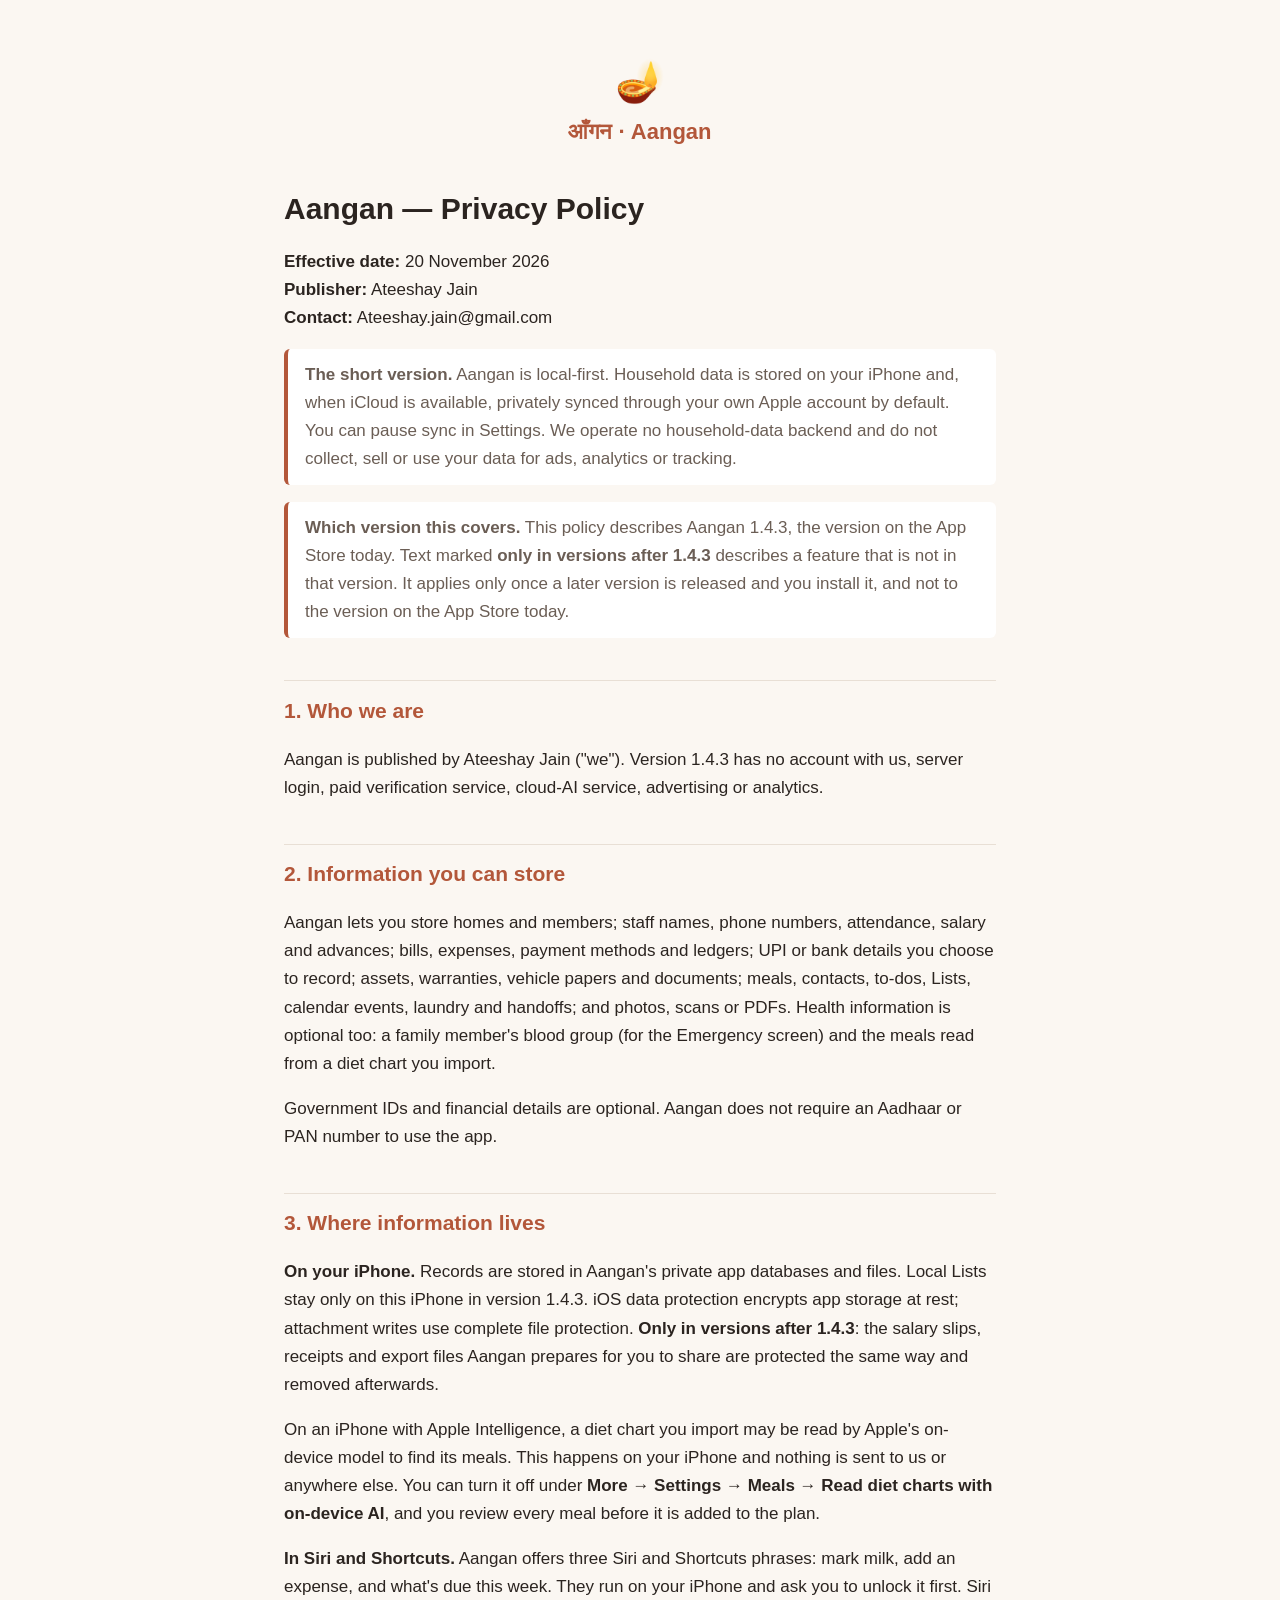
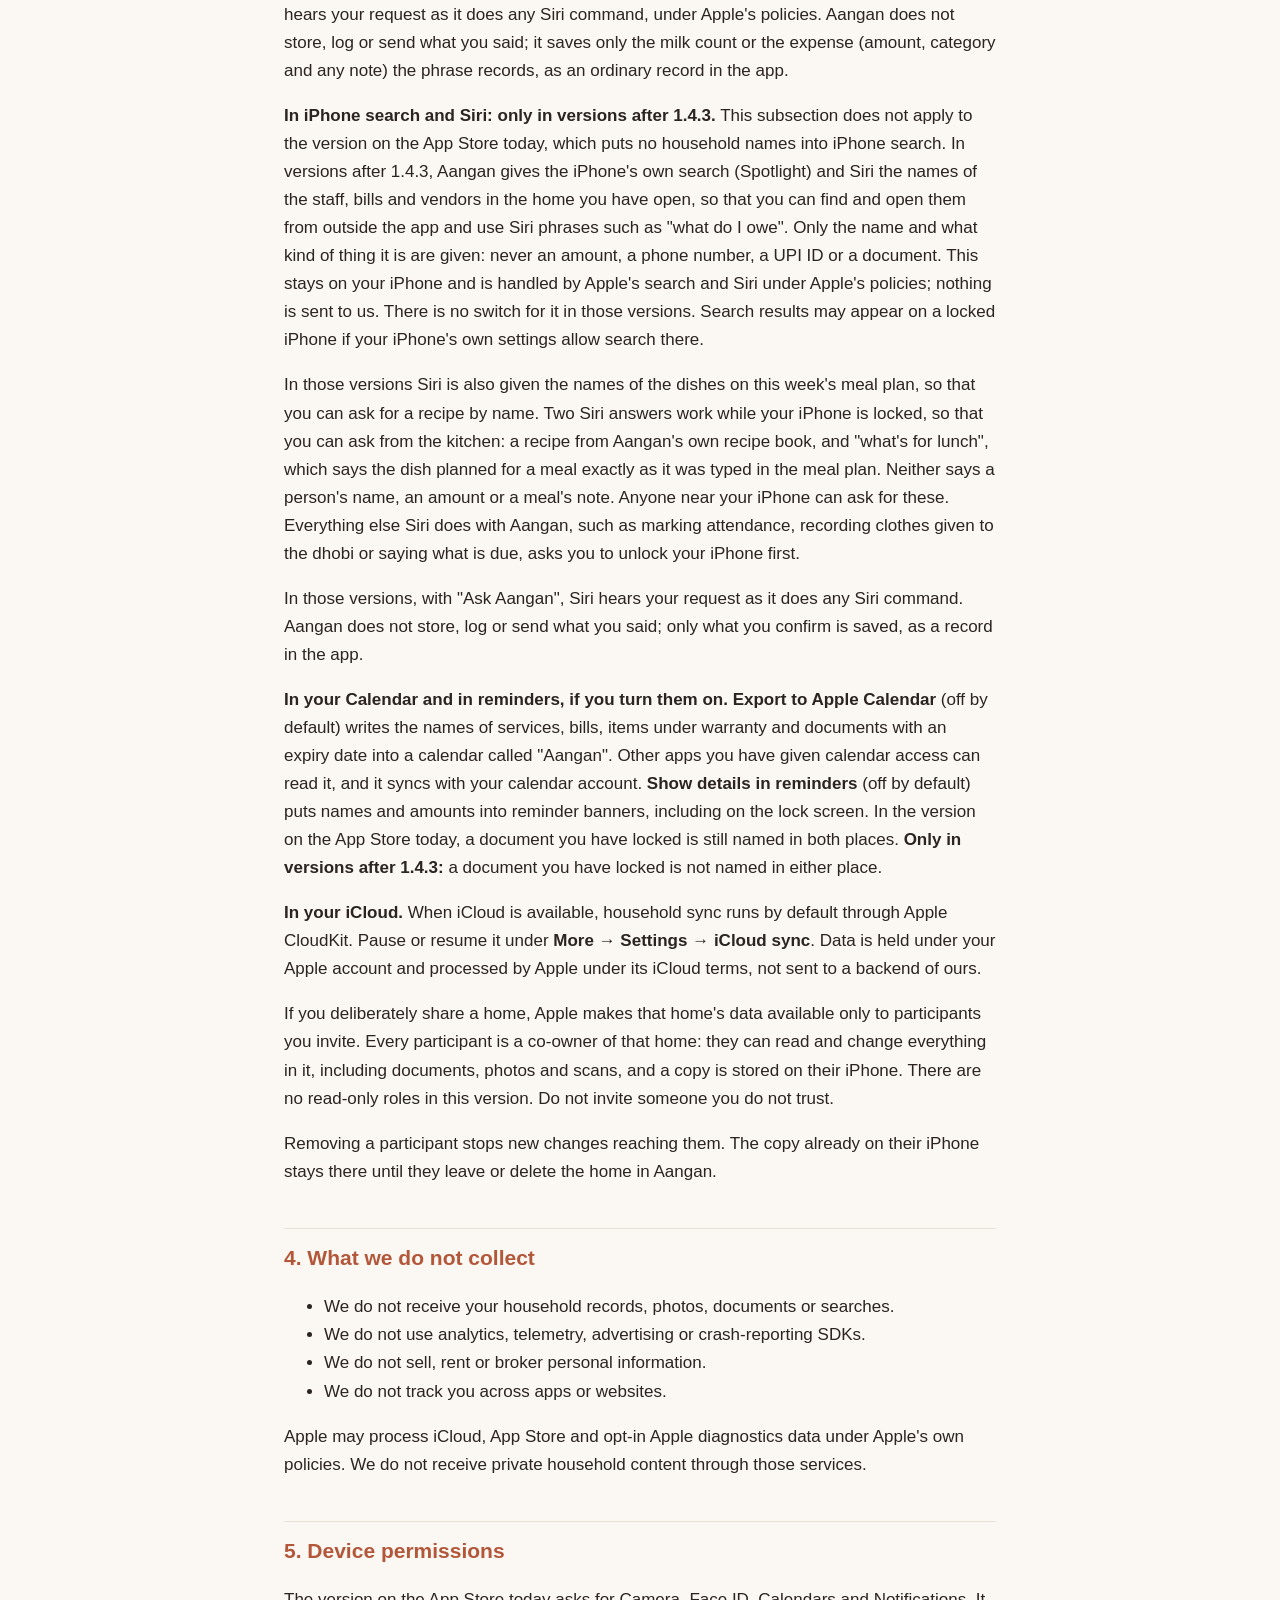
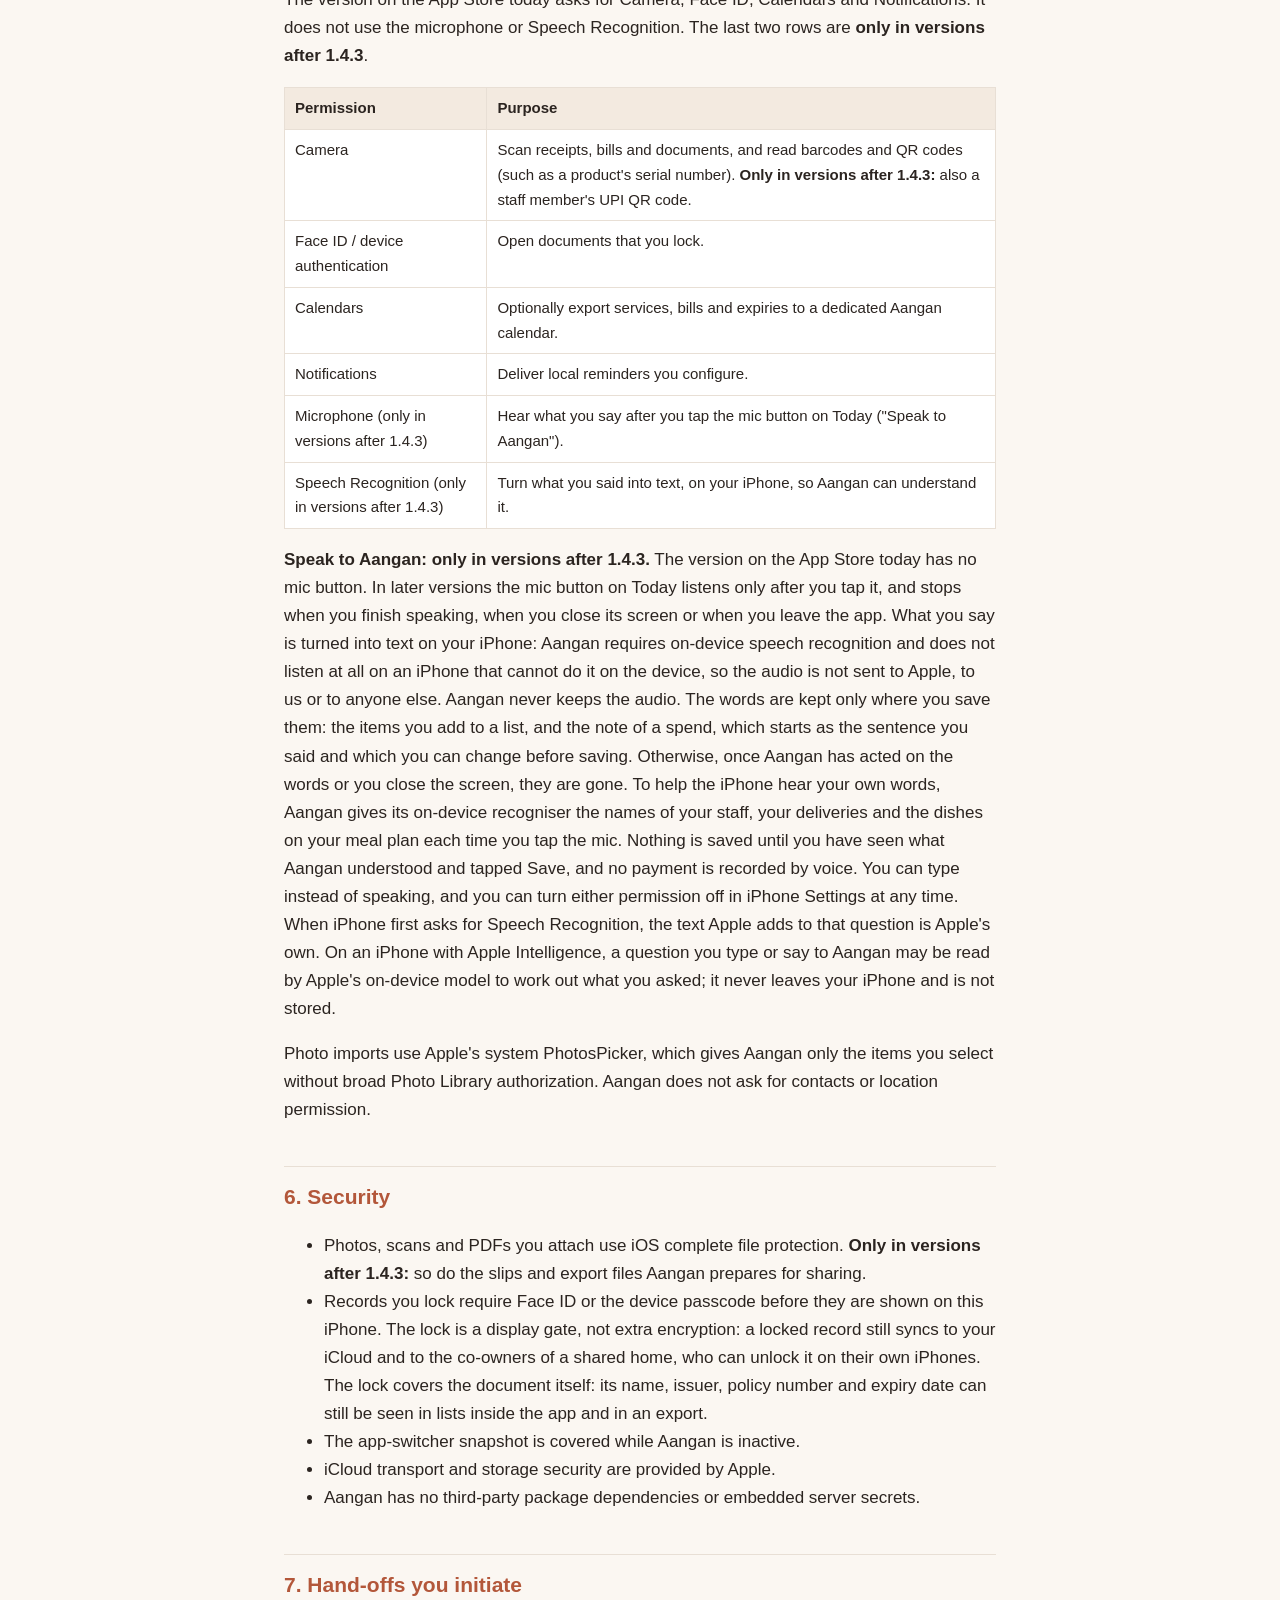
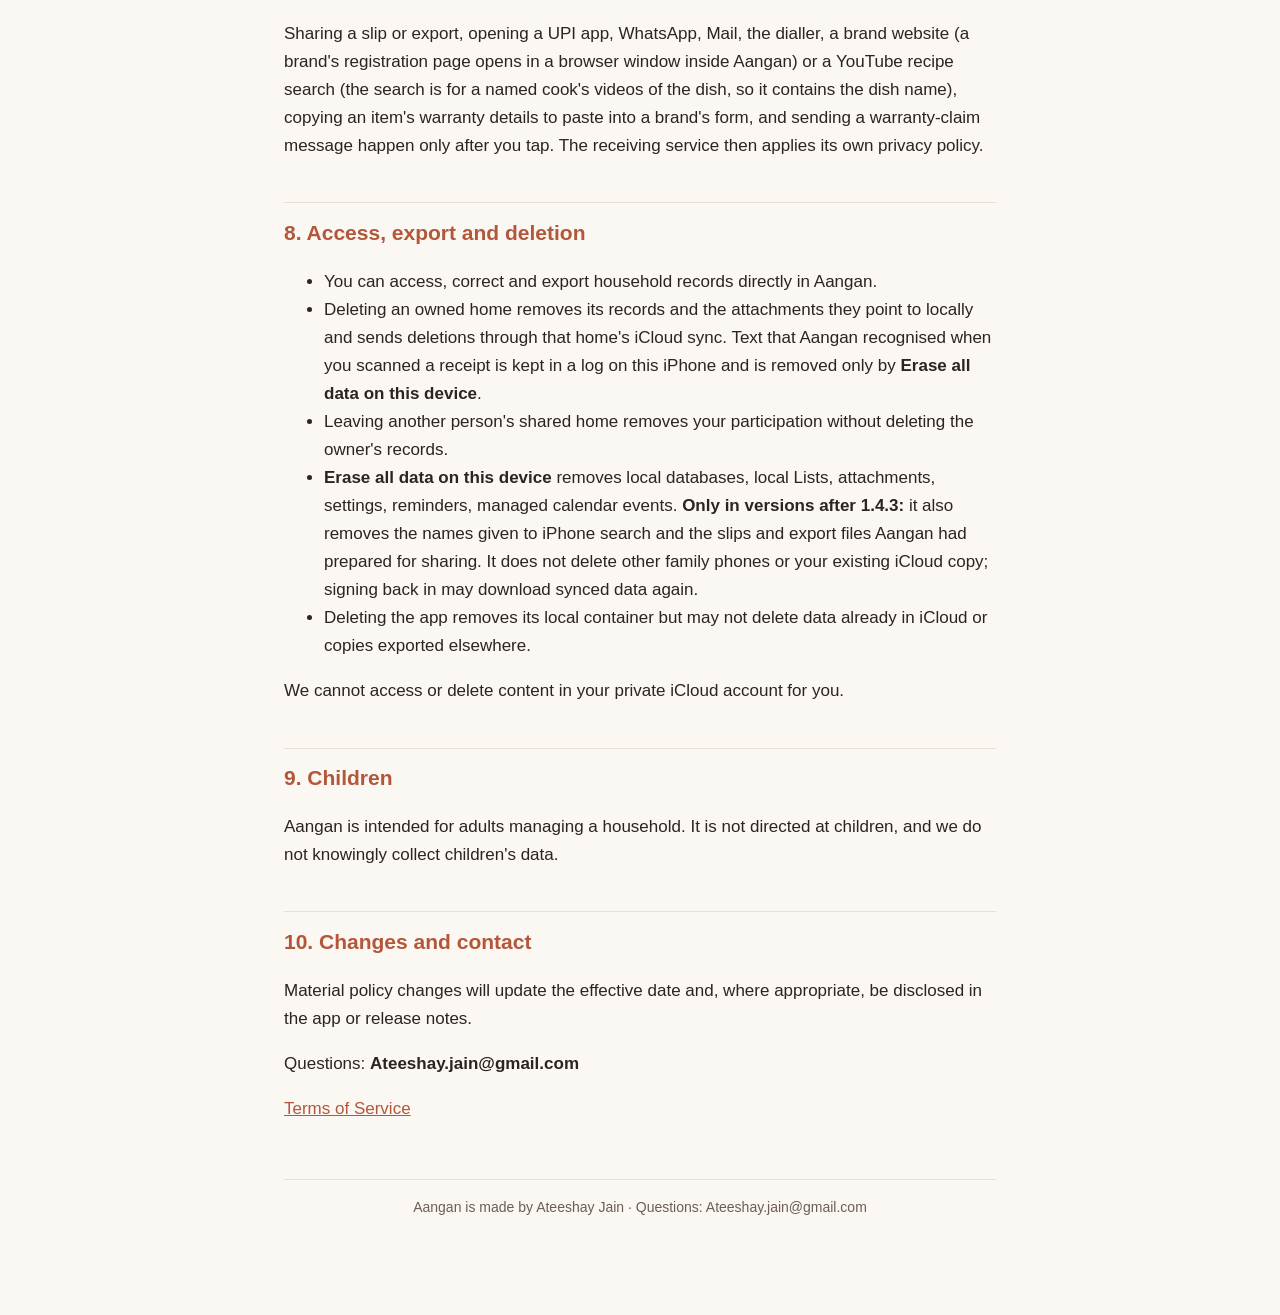
==== commit caf13527: "Privacy policy and terms: describe the App Store version (1.4.3) only; publisher Ateeshay Jain (effe" ====
--- a/index.html
+++ b/index.html
@@ -4,7 +4,7 @@
 <meta charset="utf-8">
 <meta name="viewport" content="width=device-width, initial-scale=1">
 <title>Aangan — Privacy Policy</title>
-<meta name="description" content="Privacy policy for Aangan (आँगन), the household management app by Kunba.">
+<meta name="description" content="Privacy policy for Aangan (आँगन), the household management app by Ateeshay Jain.">
 <style>
   :root { --terracotta:#B3573A; --ink:#2B2420; --muted:#6B5E55; --bg:#FBF7F2; --card:#FFFFFF; --line:#E8DFD5; }
   * { box-sizing:border-box; }
@@ -27,53 +27,58 @@
 <main>
 <header><div class="mark">🪔</div><div class="name">आँगन · Aangan</div></header>
 <h1>Aangan — Privacy Policy</h1>
-<p><strong>Effective date:</strong> 17 November 2026<br>
-<strong>Publisher:</strong> Kunba<br>
+<p><strong>Effective date:</strong> 20 November 2026<br>
+<strong>Publisher:</strong> Ateeshay Jain<br>
 <strong>Contact:</strong> Ateeshay.jain@gmail.com</p>
 
-<blockquote><strong>The short version.</strong> Aangan is local-first. Household data is stored on your iPhone and, when iCloud is available, privately synced through your own Apple account by default. You can pause sync in Settings. Kunba operates no household-data backend and does not collect, sell or use your data for ads, analytics or tracking.</blockquote>
+<blockquote><strong>The short version.</strong> Aangan is local-first. Household data is stored on your iPhone and, when iCloud is available, privately synced through your own Apple account by default. You can pause sync in Settings. We operate no household-data backend and do not collect, sell or use your data for ads, analytics or tracking.</blockquote>
+
+<blockquote><strong>Which version this covers.</strong> This policy describes Aangan 1.4.3, the version on the App Store today. Text marked <strong>only in versions after 1.4.3</strong> describes a feature that is not in that version. It applies only once a later version is released and you install it, and not to the version on the App Store today.</blockquote>
 
 <h2>1. Who we are</h2>
-<p>Aangan is published by Kunba. Version 1.4 has no Kunba account, server login, paid verification service, cloud-AI service, advertising or analytics.</p>
+<p>Aangan is published by Ateeshay Jain ("we"). Version 1.4.3 has no account with us, server login, paid verification service, cloud-AI service, advertising or analytics.</p>
 
 <h2>2. Information you can store</h2>
 <p>Aangan lets you store homes and members; staff names, phone numbers, attendance, salary and advances; bills, expenses, payment methods and ledgers; UPI or bank details you choose to record; assets, warranties, vehicle papers and documents; meals, contacts, to-dos, Lists, calendar events, laundry and handoffs; and photos, scans or PDFs. Health information is optional too: a family member's blood group (for the Emergency screen) and the meals read from a diet chart you import.</p>
 <p>Government IDs and financial details are optional. Aangan does not require an Aadhaar or PAN number to use the app.</p>
 
 <h2>3. Where information lives</h2>
-<p><strong>On your iPhone.</strong> Records are stored in Aangan's private app databases and files. Local Lists stay only on this iPhone in version 1.4. iOS data protection encrypts app storage at rest; attachment writes use complete file protection. From version 1.5, the salary slips, receipts and export files Aangan prepares for you to share are protected the same way and removed afterwards.</p>
-<p><strong>In iPhone search and Siri.</strong> From version 1.5, Aangan gives the iPhone's own search (Spotlight) and Siri the names of the staff, bills and vendors in the home you have open, so that you can find and open them from outside the app and use Siri phrases such as "what do I owe". Only the name and what kind of thing it is are given: never an amount, a phone number, a UPI ID or a document. This stays on your iPhone and is handled by Apple's search and Siri under Apple's policies; nothing is sent to Kunba. There is no switch for it in this version. Search results may appear on a locked iPhone if your iPhone's own settings allow search there.</p>
-<p>Siri is also given the names of the dishes on this week's meal plan, so that you can ask for a recipe by name. Two Siri answers work while your iPhone is locked, so that you can ask from the kitchen: a recipe from Aangan's own recipe book, and "what's for lunch", which says the dish planned for a meal exactly as it was typed in the meal plan. Neither says a person's name, an amount or a meal's note. Anyone near your iPhone can ask for these. Everything else Siri does with Aangan, such as marking attendance, recording clothes given to the dhobi or saying what is due, asks you to unlock your iPhone first.</p>
-<p>With "Ask Aangan", Siri hears your request as it does any Siri command. Aangan does not store, log or send what you said; only what you confirm is saved, as a record in the app.</p>
-<p><strong>In your Calendar and in reminders, if you turn them on.</strong> <strong>Export to Apple Calendar</strong> (off by default) writes the names of services, bills, items under warranty and documents with an expiry date into a calendar called "Aangan". Other apps you have given calendar access can read it, and it syncs with your calendar account. <strong>Show details in reminders</strong> (off by default) puts names and amounts into reminder banners, including on the lock screen. From version 1.5, a document you have locked is not named in either place.</p>
-<p><strong>In your iCloud.</strong> When iCloud is available, household sync runs by default through Apple CloudKit. Pause or resume it under <strong>More → Settings → iCloud sync</strong>. Data is held under your Apple account and processed by Apple under its iCloud terms, not sent to a Kunba backend.</p>
+<p><strong>On your iPhone.</strong> Records are stored in Aangan's private app databases and files. Local Lists stay only on this iPhone in version 1.4.3. iOS data protection encrypts app storage at rest; attachment writes use complete file protection. <strong>Only in versions after 1.4.3</strong>: the salary slips, receipts and export files Aangan prepares for you to share are protected the same way and removed afterwards.</p>
+<p>On an iPhone with Apple Intelligence, a diet chart you import may be read by Apple's on-device model to find its meals. This happens on your iPhone and nothing is sent to us or anywhere else. You can turn it off under <strong>More → Settings → Meals → Read diet charts with on-device AI</strong>, and you review every meal before it is added to the plan.</p>
+<p><strong>In Siri and Shortcuts.</strong> Aangan offers three Siri and Shortcuts phrases: mark milk, add an expense, and what's due this week. They run on your iPhone and ask you to unlock it first. Siri hears your request as it does any Siri command, under Apple's policies. Aangan does not store, log or send what you said; it saves only the milk count or the expense (amount, category and any note) the phrase records, as an ordinary record in the app.</p>
+<p><strong>In iPhone search and Siri: <strong>only in versions after 1.4.3</strong>.</strong> This subsection does not apply to the version on the App Store today, which puts no household names into iPhone search. In versions after 1.4.3, Aangan gives the iPhone's own search (Spotlight) and Siri the names of the staff, bills and vendors in the home you have open, so that you can find and open them from outside the app and use Siri phrases such as "what do I owe". Only the name and what kind of thing it is are given: never an amount, a phone number, a UPI ID or a document. This stays on your iPhone and is handled by Apple's search and Siri under Apple's policies; nothing is sent to us. There is no switch for it in those versions. Search results may appear on a locked iPhone if your iPhone's own settings allow search there.</p>
+<p>In those versions Siri is also given the names of the dishes on this week's meal plan, so that you can ask for a recipe by name. Two Siri answers work while your iPhone is locked, so that you can ask from the kitchen: a recipe from Aangan's own recipe book, and "what's for lunch", which says the dish planned for a meal exactly as it was typed in the meal plan. Neither says a person's name, an amount or a meal's note. Anyone near your iPhone can ask for these. Everything else Siri does with Aangan, such as marking attendance, recording clothes given to the dhobi or saying what is due, asks you to unlock your iPhone first.</p>
+<p>In those versions, with "Ask Aangan", Siri hears your request as it does any Siri command. Aangan does not store, log or send what you said; only what you confirm is saved, as a record in the app.</p>
+<p><strong>In your Calendar and in reminders, if you turn them on.</strong> <strong>Export to Apple Calendar</strong> (off by default) writes the names of services, bills, items under warranty and documents with an expiry date into a calendar called "Aangan". Other apps you have given calendar access can read it, and it syncs with your calendar account. <strong>Show details in reminders</strong> (off by default) puts names and amounts into reminder banners, including on the lock screen. In the version on the App Store today, a document you have locked is still named in both places. <strong>Only in versions after 1.4.3:</strong> a document you have locked is not named in either place.</p>
+<p><strong>In your iCloud.</strong> When iCloud is available, household sync runs by default through Apple CloudKit. Pause or resume it under <strong>More → Settings → iCloud sync</strong>. Data is held under your Apple account and processed by Apple under its iCloud terms, not sent to a backend of ours.</p>
 <p>If you deliberately share a home, Apple makes that home's data available only to participants you invite. Every participant is a co-owner of that home: they can read and change everything in it, including documents, photos and scans, and a copy is stored on their iPhone. There are no read-only roles in this version. Do not invite someone you do not trust.</p>
 <p>Removing a participant stops new changes reaching them. The copy already on their iPhone stays there until they leave or delete the home in Aangan.</p>
 
-<h2>4. What Kunba does not collect</h2>
+<h2>4. What we do not collect</h2>
 <ul>
 <li>We do not receive your household records, photos, documents or searches.</li>
 <li>We do not use analytics, telemetry, advertising or crash-reporting SDKs.</li>
 <li>We do not sell, rent or broker personal information.</li>
 <li>We do not track you across apps or websites.</li>
 </ul>
-<p>Apple may process iCloud, App Store and opt-in Apple diagnostics data under Apple's own policies. Kunba does not receive private household content through those services.</p>
+<p>Apple may process iCloud, App Store and opt-in Apple diagnostics data under Apple's own policies. We do not receive private household content through those services.</p>
 
 <h2>5. Device permissions</h2>
+<p>The version on the App Store today asks for Camera, Face ID, Calendars and Notifications. It does not use the microphone or Speech Recognition. The last two rows are <strong>only in versions after 1.4.3</strong>.</p>
 <table><thead><tr><th>Permission</th><th>Purpose</th></tr></thead><tbody>
-<tr><td>Camera</td><td>Scan receipts, bills and documents, and read barcodes and QR codes (a product's serial number, a UPI QR code).</td></tr>
+<tr><td>Camera</td><td>Scan receipts, bills and documents, and read barcodes and QR codes (such as a product's serial number). <strong>Only in versions after 1.4.3:</strong> also a staff member's UPI QR code.</td></tr>
 <tr><td>Face ID / device authentication</td><td>Open documents that you lock.</td></tr>
 <tr><td>Calendars</td><td>Optionally export services, bills and expiries to a dedicated Aangan calendar.</td></tr>
 <tr><td>Notifications</td><td>Deliver local reminders you configure.</td></tr>
-<tr><td>Microphone</td><td>Hear what you say after you tap the mic button on Today ("Speak to Aangan").</td></tr>
-<tr><td>Speech Recognition</td><td>Turn what you said into text, on your iPhone, so Aangan can understand it.</td></tr>
+<tr><td>Microphone (only in versions after 1.4.3)</td><td>Hear what you say after you tap the mic button on Today ("Speak to Aangan").</td></tr>
+<tr><td>Speech Recognition (only in versions after 1.4.3)</td><td>Turn what you said into text, on your iPhone, so Aangan can understand it.</td></tr>
 </tbody></table>
-<p><strong>Speak to Aangan.</strong> The mic button on Today listens only after you tap it, and stops when you finish speaking, when you close its screen or when you leave the app. What you say is turned into text on your iPhone: Aangan requires on-device speech recognition and does not listen at all on an iPhone that cannot do it on the device, so the audio is not sent to Apple, to Kunba or to anyone else. Aangan never keeps the audio. The words are kept only where you save them: the items you add to a list, and the note of a spend, which starts as the sentence you said and which you can change before saving. Otherwise, once Aangan has acted on the words or you close the screen, they are gone. To help the iPhone hear your own words, Aangan gives its on-device recogniser the names of your staff, your deliveries and the dishes on your meal plan each time you tap the mic. Nothing is saved until you have seen what Aangan understood and tapped Save, and no payment is recorded by voice. You can type instead of speaking, and you can turn either permission off in iPhone Settings at any time. When iPhone first asks for Speech Recognition, the text Apple adds to that question is Apple's own.</p>
-<p>Photo imports use Apple's system PhotosPicker, which gives Aangan only the items you select without broad Photo Library authorization. Release does not request contacts or location permission.</p>
+<p><strong>Speak to Aangan: <strong>only in versions after 1.4.3</strong>.</strong> The version on the App Store today has no mic button. In later versions the mic button on Today listens only after you tap it, and stops when you finish speaking, when you close its screen or when you leave the app. What you say is turned into text on your iPhone: Aangan requires on-device speech recognition and does not listen at all on an iPhone that cannot do it on the device, so the audio is not sent to Apple, to us or to anyone else. Aangan never keeps the audio. The words are kept only where you save them: the items you add to a list, and the note of a spend, which starts as the sentence you said and which you can change before saving. Otherwise, once Aangan has acted on the words or you close the screen, they are gone. To help the iPhone hear your own words, Aangan gives its on-device recogniser the names of your staff, your deliveries and the dishes on your meal plan each time you tap the mic. Nothing is saved until you have seen what Aangan understood and tapped Save, and no payment is recorded by voice. You can type instead of speaking, and you can turn either permission off in iPhone Settings at any time. When iPhone first asks for Speech Recognition, the text Apple adds to that question is Apple's own. On an iPhone with Apple Intelligence, a question you type or say to Aangan may be read by Apple's on-device model to work out what you asked; it never leaves your iPhone and is not stored.</p>
+<p>Photo imports use Apple's system PhotosPicker, which gives Aangan only the items you select without broad Photo Library authorization. Aangan does not ask for contacts or location permission.</p>
 
 <h2>6. Security</h2>
 <ul>
-<li>Photos, scans and PDFs you attach use iOS complete file protection. From version 1.5 so do the slips and export files Aangan prepares for sharing.</li>
+<li>Photos, scans and PDFs you attach use iOS complete file protection. <strong>Only in versions after 1.4.3:</strong> so do the slips and export files Aangan prepares for sharing.</li>
 <li>Records you lock require Face ID or the device passcode before they are shown on this iPhone. The lock is a display gate, not extra encryption: a locked record still syncs to your iCloud and to the co-owners of a shared home, who can unlock it on their own iPhones. The lock covers the document itself: its name, issuer, policy number and expiry date can still be seen in lists inside the app and in an export.</li>
 <li>The app-switcher snapshot is covered while Aangan is inactive.</li>
 <li>iCloud transport and storage security are provided by Apple.</li>
@@ -81,26 +86,26 @@
 </ul>
 
 <h2>7. Hand-offs you initiate</h2>
-<p>Sharing a slip or export, opening a UPI app, WhatsApp, Mail, the dialler, a brand website (a brand's registration page opens in a browser window inside Aangan) or a YouTube recipe search (the dish name is the search term), copying an item's warranty details to paste into a brand's form, and sending a warranty-claim message happen only after you tap. The receiving service then applies its own privacy policy.</p>
+<p>Sharing a slip or export, opening a UPI app, WhatsApp, Mail, the dialler, a brand website (a brand's registration page opens in a browser window inside Aangan) or a YouTube recipe search (the search is for a named cook's videos of the dish, so it contains the dish name), copying an item's warranty details to paste into a brand's form, and sending a warranty-claim message happen only after you tap. The receiving service then applies its own privacy policy.</p>
 
 <h2>8. Access, export and deletion</h2>
 <ul>
 <li>You can access, correct and export household records directly in Aangan.</li>
 <li>Deleting an owned home removes its records and the attachments they point to locally and sends deletions through that home's iCloud sync. Text that Aangan recognised when you scanned a receipt is kept in a log on this iPhone and is removed only by <strong>Erase all data on this device</strong>.</li>
 <li>Leaving another person's shared home removes your participation without deleting the owner's records.</li>
-<li><strong>Erase all data on this device</strong> removes local databases, local Lists, attachments, settings, reminders, managed calendar events and the names given to iPhone search. From version 1.5 it also removes slips and export files Aangan had prepared for sharing. It does not delete other family phones or your existing iCloud copy; signing back in may download synced data again.</li>
+<li><strong>Erase all data on this device</strong> removes local databases, local Lists, attachments, settings, reminders, managed calendar events. <strong>Only in versions after 1.4.3:</strong> it also removes the names given to iPhone search and the slips and export files Aangan had prepared for sharing. It does not delete other family phones or your existing iCloud copy; signing back in may download synced data again.</li>
 <li>Deleting the app removes its local container but may not delete data already in iCloud or copies exported elsewhere.</li>
 </ul>
-<p>Kunba cannot access or delete content in your private iCloud account for you.</p>
+<p>We cannot access or delete content in your private iCloud account for you.</p>
 
 <h2>9. Children</h2>
-<p>Aangan is intended for adults managing a household. It is not directed at children, and Kunba does not knowingly collect children's data.</p>
+<p>Aangan is intended for adults managing a household. It is not directed at children, and we do not knowingly collect children's data.</p>
 
 <h2>10. Changes and contact</h2>
 <p>Material policy changes will update the effective date and, where appropriate, be disclosed in the app or release notes.</p>
 <p>Questions: <strong>Ateeshay.jain@gmail.com</strong></p>
 <p><a href="terms.html">Terms of Service</a></p>
-<footer>Aangan is made by Kunba · Questions: Ateeshay.jain@gmail.com</footer>
+<footer>Aangan is made by Ateeshay Jain · Questions: Ateeshay.jain@gmail.com</footer>
 </main>
 </body>
 </html>
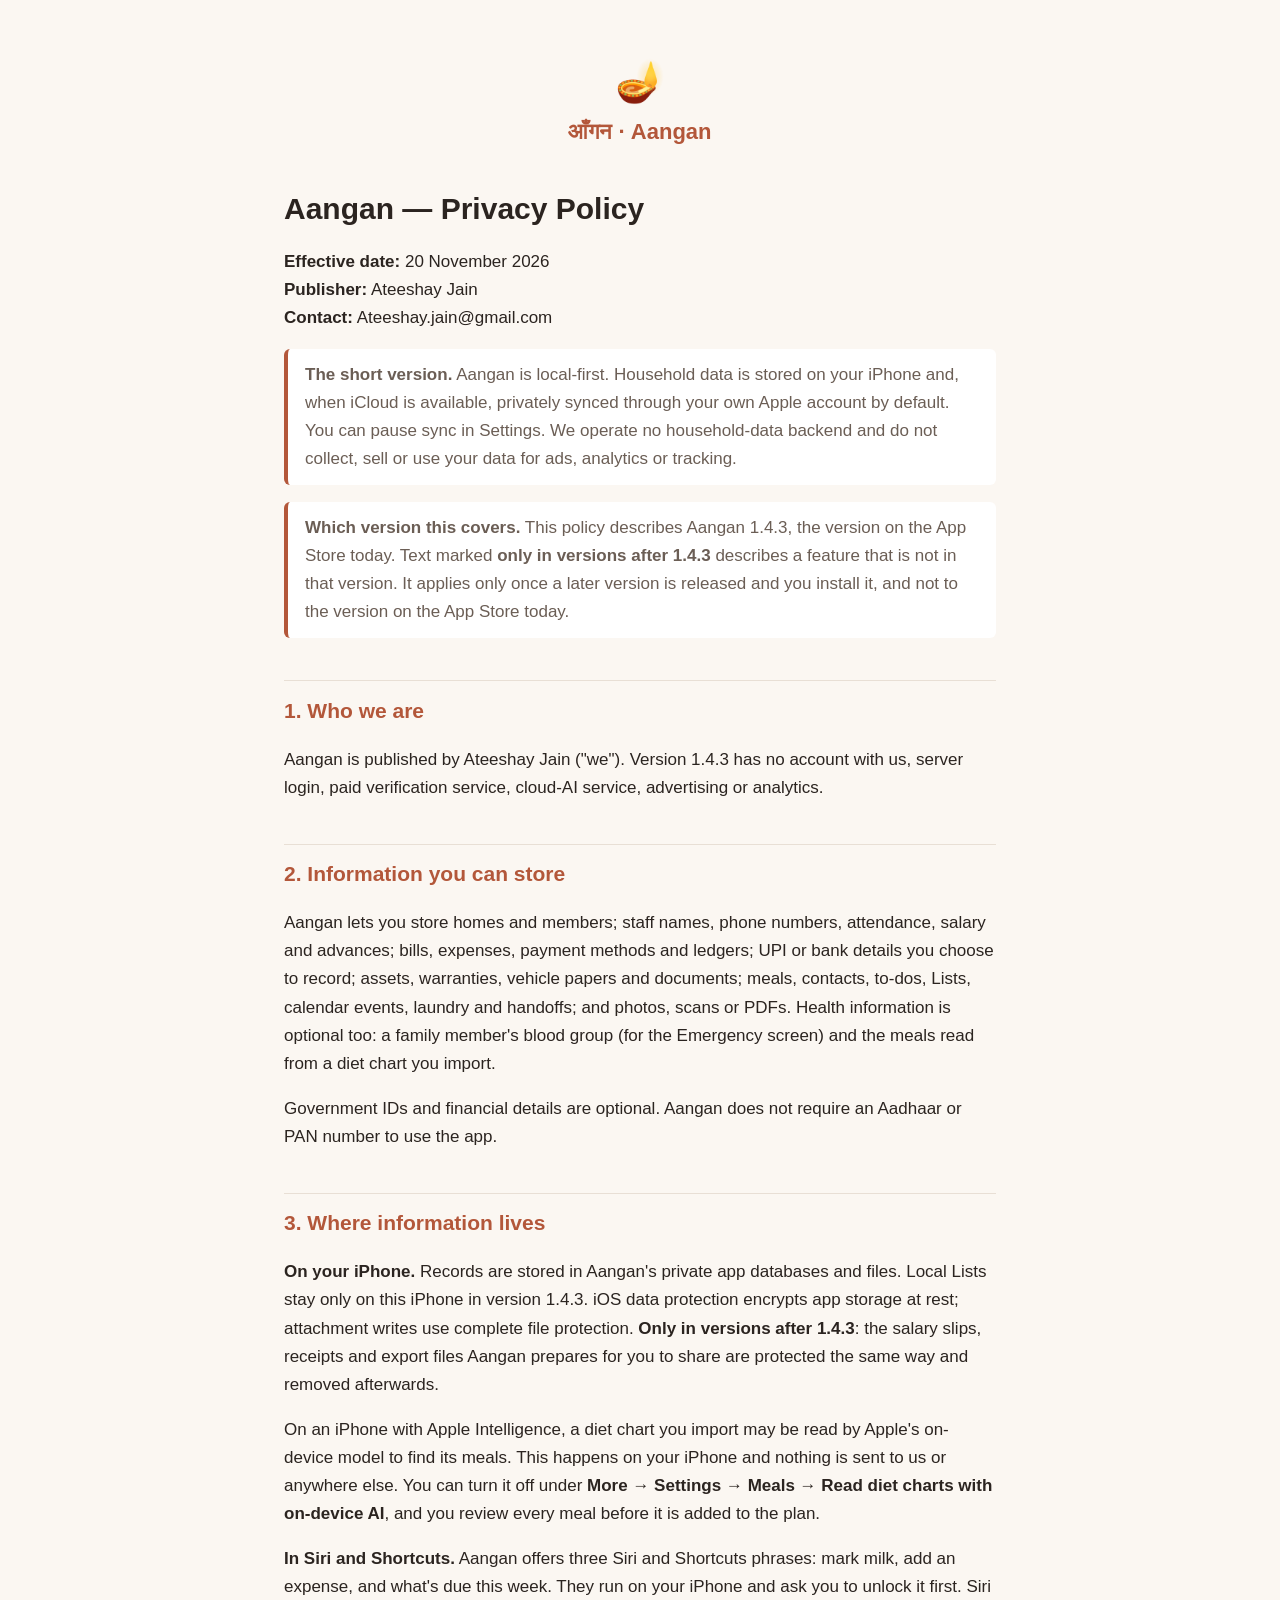
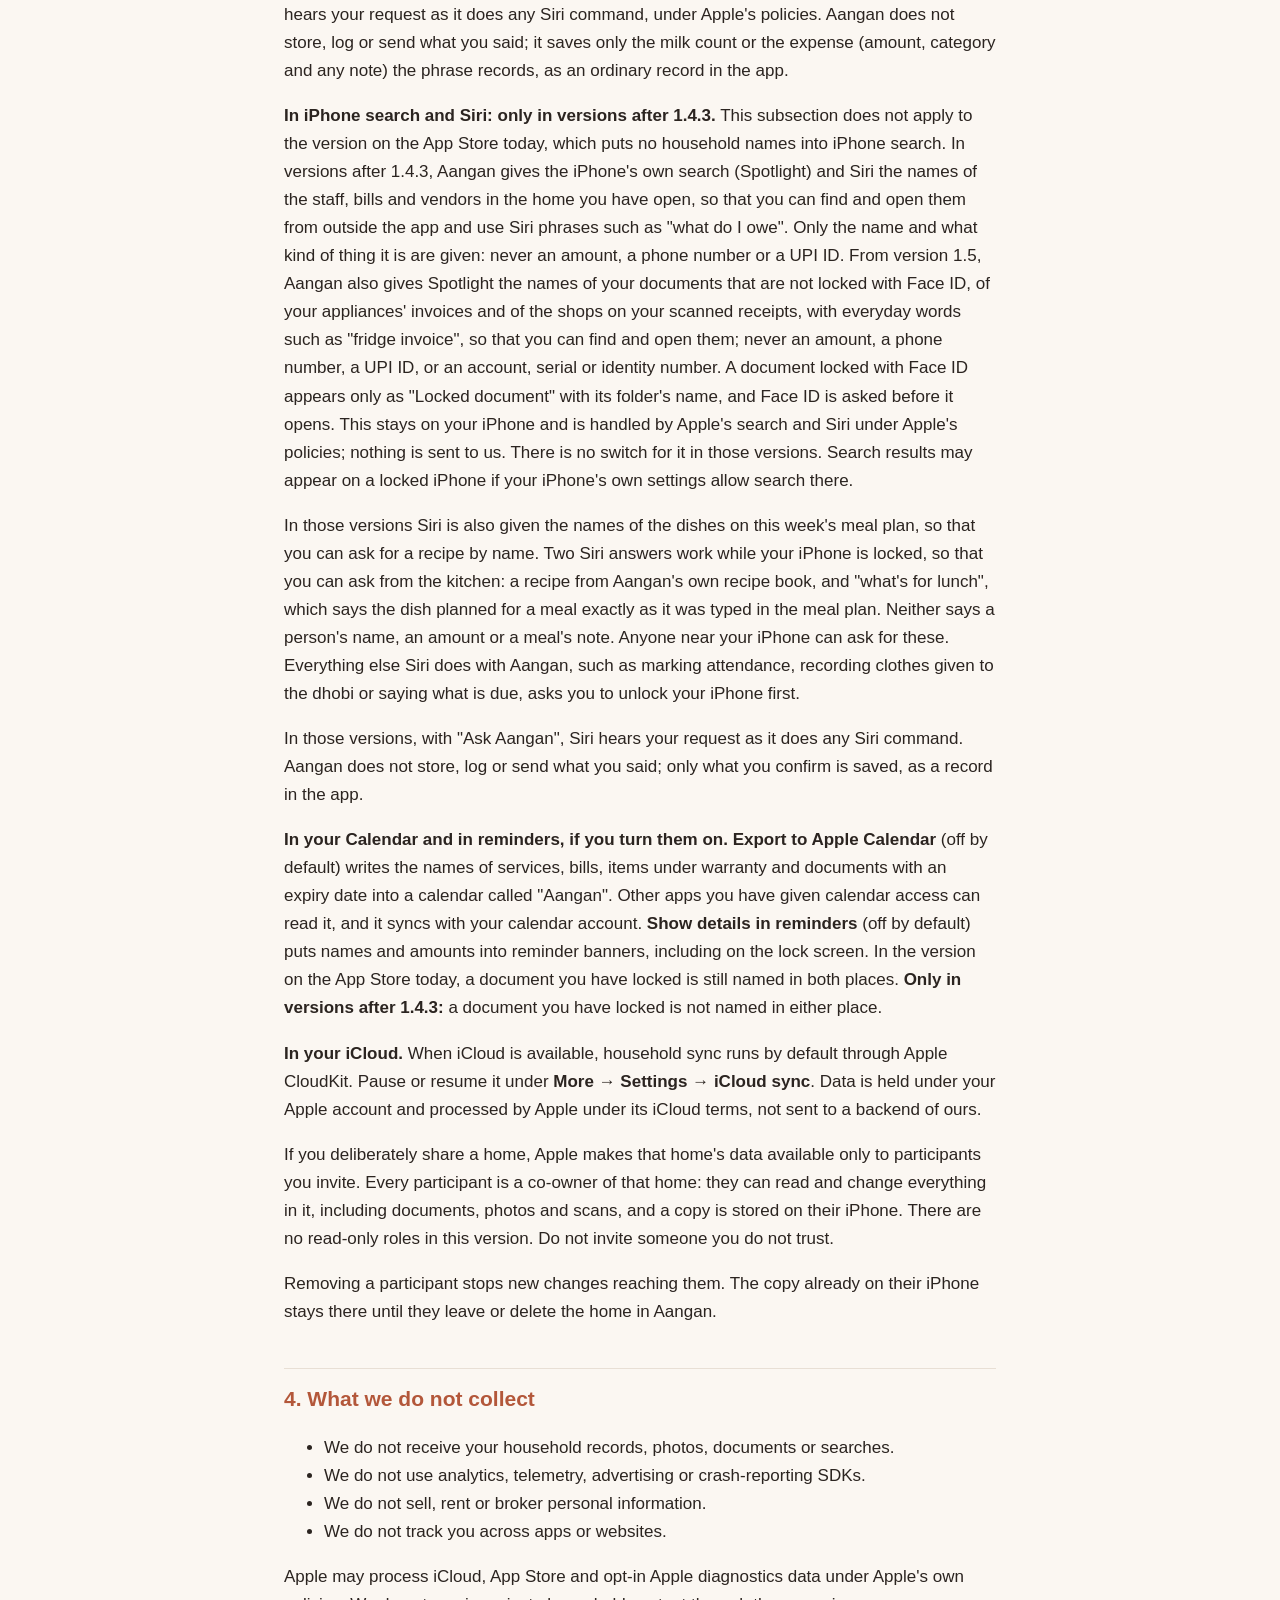
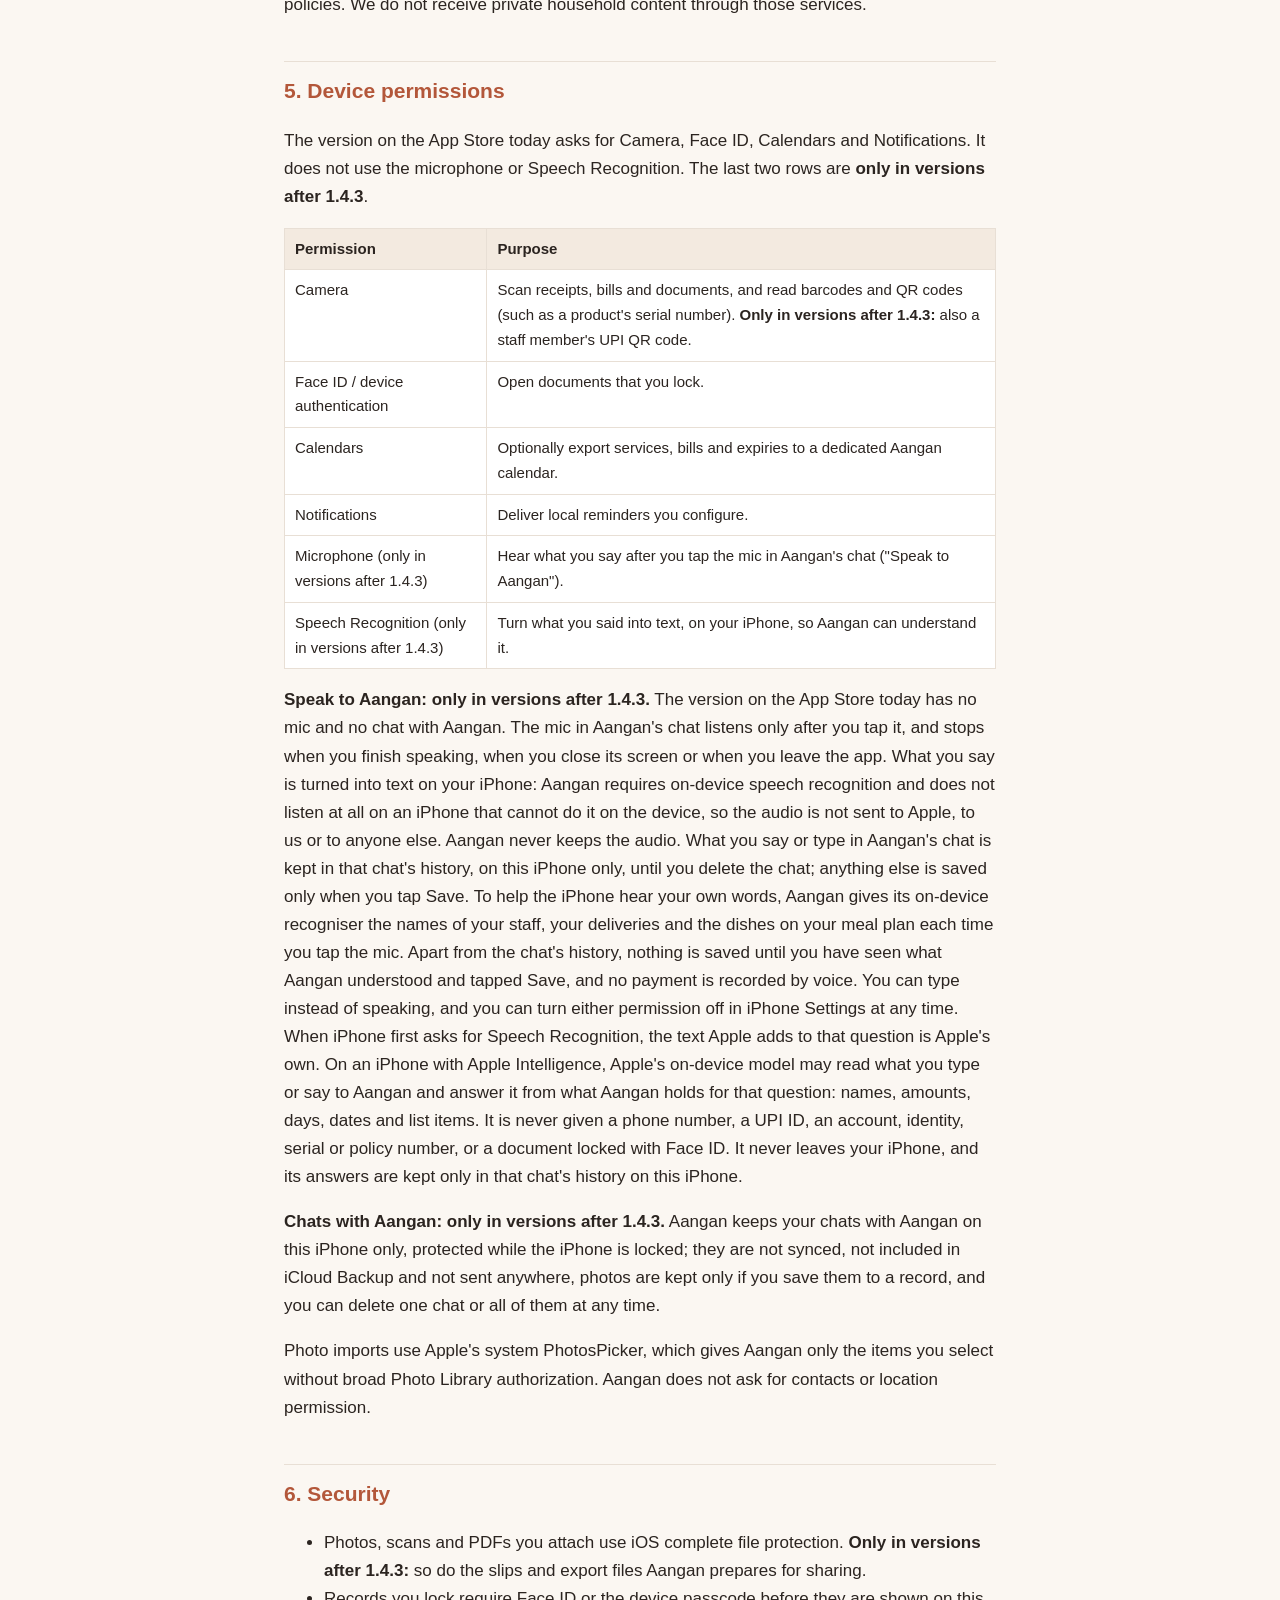
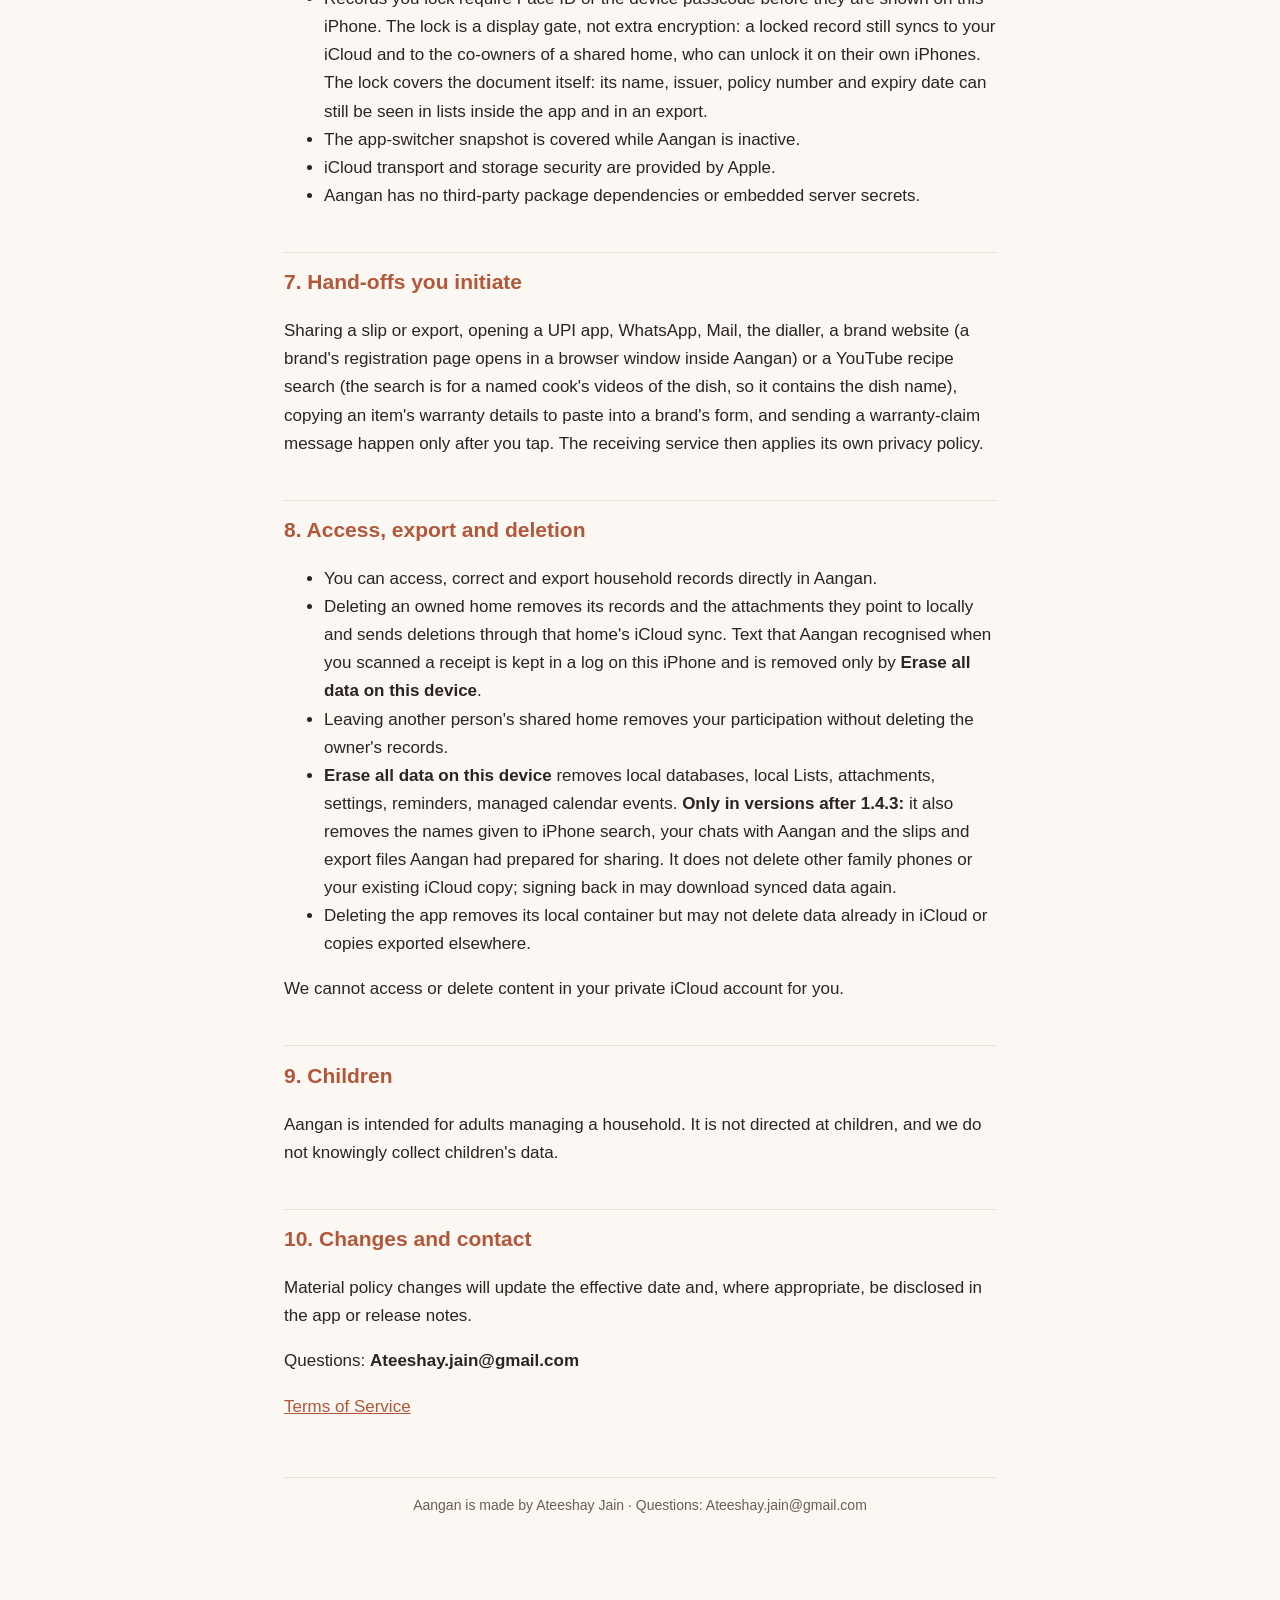
==== commit 12fcf63b: "Privacy policy: Aangan's chat (marked for versions after 1.4.3) — the mic in the chat, chats kept on" ====
--- a/index.html
+++ b/index.html
@@ -46,7 +46,7 @@
 <p><strong>On your iPhone.</strong> Records are stored in Aangan's private app databases and files. Local Lists stay only on this iPhone in version 1.4.3. iOS data protection encrypts app storage at rest; attachment writes use complete file protection. <strong>Only in versions after 1.4.3</strong>: the salary slips, receipts and export files Aangan prepares for you to share are protected the same way and removed afterwards.</p>
 <p>On an iPhone with Apple Intelligence, a diet chart you import may be read by Apple's on-device model to find its meals. This happens on your iPhone and nothing is sent to us or anywhere else. You can turn it off under <strong>More → Settings → Meals → Read diet charts with on-device AI</strong>, and you review every meal before it is added to the plan.</p>
 <p><strong>In Siri and Shortcuts.</strong> Aangan offers three Siri and Shortcuts phrases: mark milk, add an expense, and what's due this week. They run on your iPhone and ask you to unlock it first. Siri hears your request as it does any Siri command, under Apple's policies. Aangan does not store, log or send what you said; it saves only the milk count or the expense (amount, category and any note) the phrase records, as an ordinary record in the app.</p>
-<p><strong>In iPhone search and Siri: <strong>only in versions after 1.4.3</strong>.</strong> This subsection does not apply to the version on the App Store today, which puts no household names into iPhone search. In versions after 1.4.3, Aangan gives the iPhone's own search (Spotlight) and Siri the names of the staff, bills and vendors in the home you have open, so that you can find and open them from outside the app and use Siri phrases such as "what do I owe". Only the name and what kind of thing it is are given: never an amount, a phone number, a UPI ID or a document. This stays on your iPhone and is handled by Apple's search and Siri under Apple's policies; nothing is sent to us. There is no switch for it in those versions. Search results may appear on a locked iPhone if your iPhone's own settings allow search there.</p>
+<p><strong>In iPhone search and Siri: <strong>only in versions after 1.4.3</strong>.</strong> This subsection does not apply to the version on the App Store today, which puts no household names into iPhone search. In versions after 1.4.3, Aangan gives the iPhone's own search (Spotlight) and Siri the names of the staff, bills and vendors in the home you have open, so that you can find and open them from outside the app and use Siri phrases such as "what do I owe". Only the name and what kind of thing it is are given: never an amount, a phone number or a UPI ID. From version 1.5, Aangan also gives Spotlight the names of your documents that are not locked with Face ID, of your appliances' invoices and of the shops on your scanned receipts, with everyday words such as "fridge invoice", so that you can find and open them; never an amount, a phone number, a UPI ID, or an account, serial or identity number. A document locked with Face ID appears only as "Locked document" with its folder's name, and Face ID is asked before it opens. This stays on your iPhone and is handled by Apple's search and Siri under Apple's policies; nothing is sent to us. There is no switch for it in those versions. Search results may appear on a locked iPhone if your iPhone's own settings allow search there.</p>
 <p>In those versions Siri is also given the names of the dishes on this week's meal plan, so that you can ask for a recipe by name. Two Siri answers work while your iPhone is locked, so that you can ask from the kitchen: a recipe from Aangan's own recipe book, and "what's for lunch", which says the dish planned for a meal exactly as it was typed in the meal plan. Neither says a person's name, an amount or a meal's note. Anyone near your iPhone can ask for these. Everything else Siri does with Aangan, such as marking attendance, recording clothes given to the dhobi or saying what is due, asks you to unlock your iPhone first.</p>
 <p>In those versions, with "Ask Aangan", Siri hears your request as it does any Siri command. Aangan does not store, log or send what you said; only what you confirm is saved, as a record in the app.</p>
 <p><strong>In your Calendar and in reminders, if you turn them on.</strong> <strong>Export to Apple Calendar</strong> (off by default) writes the names of services, bills, items under warranty and documents with an expiry date into a calendar called "Aangan". Other apps you have given calendar access can read it, and it syncs with your calendar account. <strong>Show details in reminders</strong> (off by default) puts names and amounts into reminder banners, including on the lock screen. In the version on the App Store today, a document you have locked is still named in both places. <strong>Only in versions after 1.4.3:</strong> a document you have locked is not named in either place.</p>
@@ -70,10 +70,11 @@
 <tr><td>Face ID / device authentication</td><td>Open documents that you lock.</td></tr>
 <tr><td>Calendars</td><td>Optionally export services, bills and expiries to a dedicated Aangan calendar.</td></tr>
 <tr><td>Notifications</td><td>Deliver local reminders you configure.</td></tr>
-<tr><td>Microphone (only in versions after 1.4.3)</td><td>Hear what you say after you tap the mic button on Today ("Speak to Aangan").</td></tr>
+<tr><td>Microphone (only in versions after 1.4.3)</td><td>Hear what you say after you tap the mic in Aangan's chat ("Speak to Aangan").</td></tr>
 <tr><td>Speech Recognition (only in versions after 1.4.3)</td><td>Turn what you said into text, on your iPhone, so Aangan can understand it.</td></tr>
 </tbody></table>
-<p><strong>Speak to Aangan: <strong>only in versions after 1.4.3</strong>.</strong> The version on the App Store today has no mic button. In later versions the mic button on Today listens only after you tap it, and stops when you finish speaking, when you close its screen or when you leave the app. What you say is turned into text on your iPhone: Aangan requires on-device speech recognition and does not listen at all on an iPhone that cannot do it on the device, so the audio is not sent to Apple, to us or to anyone else. Aangan never keeps the audio. The words are kept only where you save them: the items you add to a list, and the note of a spend, which starts as the sentence you said and which you can change before saving. Otherwise, once Aangan has acted on the words or you close the screen, they are gone. To help the iPhone hear your own words, Aangan gives its on-device recogniser the names of your staff, your deliveries and the dishes on your meal plan each time you tap the mic. Nothing is saved until you have seen what Aangan understood and tapped Save, and no payment is recorded by voice. You can type instead of speaking, and you can turn either permission off in iPhone Settings at any time. When iPhone first asks for Speech Recognition, the text Apple adds to that question is Apple's own. On an iPhone with Apple Intelligence, a question you type or say to Aangan may be read by Apple's on-device model to work out what you asked; it never leaves your iPhone and is not stored.</p>
+<p><strong>Speak to Aangan: <strong>only in versions after 1.4.3</strong>.</strong> The version on the App Store today has no mic and no chat with Aangan. The mic in Aangan's chat listens only after you tap it, and stops when you finish speaking, when you close its screen or when you leave the app. What you say is turned into text on your iPhone: Aangan requires on-device speech recognition and does not listen at all on an iPhone that cannot do it on the device, so the audio is not sent to Apple, to us or to anyone else. Aangan never keeps the audio. What you say or type in Aangan's chat is kept in that chat's history, on this iPhone only, until you delete the chat; anything else is saved only when you tap Save. To help the iPhone hear your own words, Aangan gives its on-device recogniser the names of your staff, your deliveries and the dishes on your meal plan each time you tap the mic. Apart from the chat's history, nothing is saved until you have seen what Aangan understood and tapped Save, and no payment is recorded by voice. You can type instead of speaking, and you can turn either permission off in iPhone Settings at any time. When iPhone first asks for Speech Recognition, the text Apple adds to that question is Apple's own. On an iPhone with Apple Intelligence, Apple's on-device model may read what you type or say to Aangan and answer it from what Aangan holds for that question: names, amounts, days, dates and list items. It is never given a phone number, a UPI ID, an account, identity, serial or policy number, or a document locked with Face ID. It never leaves your iPhone, and its answers are kept only in that chat's history on this iPhone.</p>
+<p><strong>Chats with Aangan: <strong>only in versions after 1.4.3</strong>.</strong> Aangan keeps your chats with Aangan on this iPhone only, protected while the iPhone is locked; they are not synced, not included in iCloud Backup and not sent anywhere, photos are kept only if you save them to a record, and you can delete one chat or all of them at any time.</p>
 <p>Photo imports use Apple's system PhotosPicker, which gives Aangan only the items you select without broad Photo Library authorization. Aangan does not ask for contacts or location permission.</p>
 
 <h2>6. Security</h2>
@@ -93,7 +94,7 @@
 <li>You can access, correct and export household records directly in Aangan.</li>
 <li>Deleting an owned home removes its records and the attachments they point to locally and sends deletions through that home's iCloud sync. Text that Aangan recognised when you scanned a receipt is kept in a log on this iPhone and is removed only by <strong>Erase all data on this device</strong>.</li>
 <li>Leaving another person's shared home removes your participation without deleting the owner's records.</li>
-<li><strong>Erase all data on this device</strong> removes local databases, local Lists, attachments, settings, reminders, managed calendar events. <strong>Only in versions after 1.4.3:</strong> it also removes the names given to iPhone search and the slips and export files Aangan had prepared for sharing. It does not delete other family phones or your existing iCloud copy; signing back in may download synced data again.</li>
+<li><strong>Erase all data on this device</strong> removes local databases, local Lists, attachments, settings, reminders, managed calendar events. <strong>Only in versions after 1.4.3:</strong> it also removes the names given to iPhone search, your chats with Aangan and the slips and export files Aangan had prepared for sharing. It does not delete other family phones or your existing iCloud copy; signing back in may download synced data again.</li>
 <li>Deleting the app removes its local container but may not delete data already in iCloud or copies exported elsewhere.</li>
 </ul>
 <p>We cannot access or delete content in your private iCloud account for you.</p>
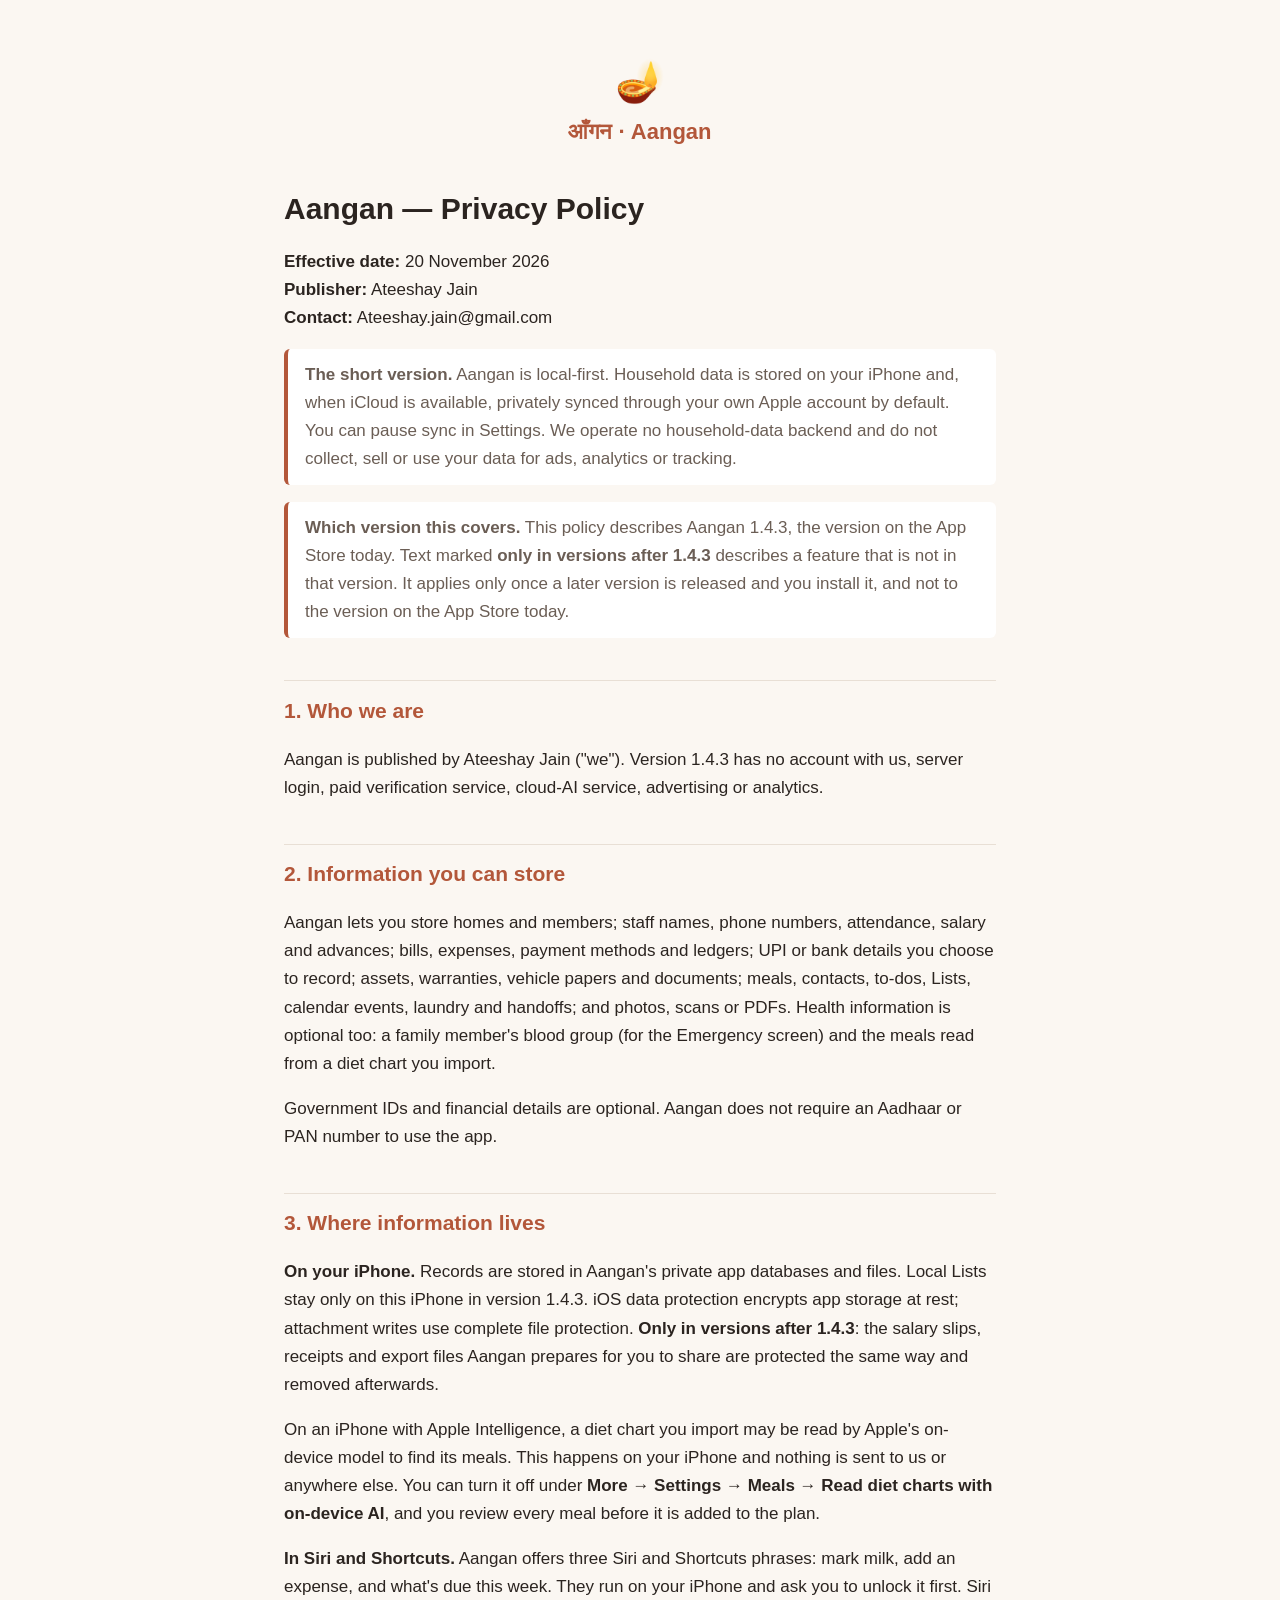
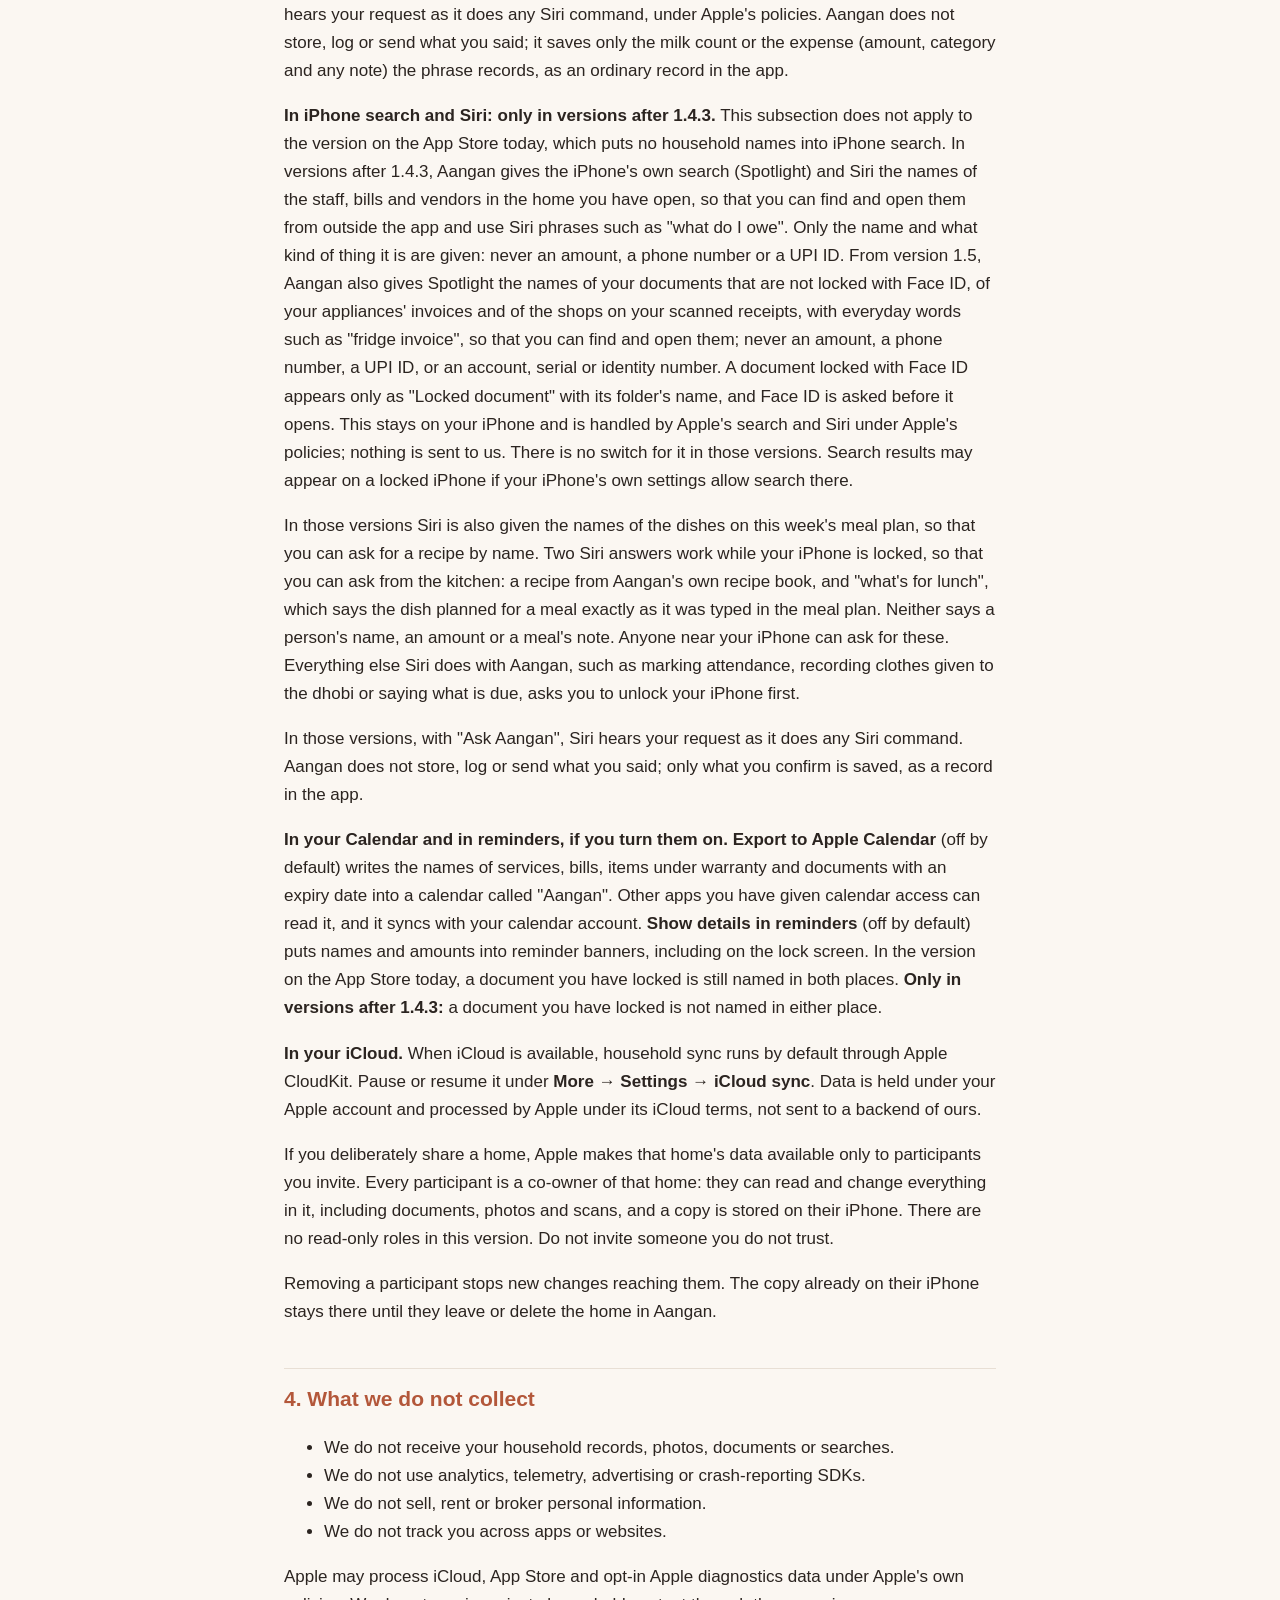
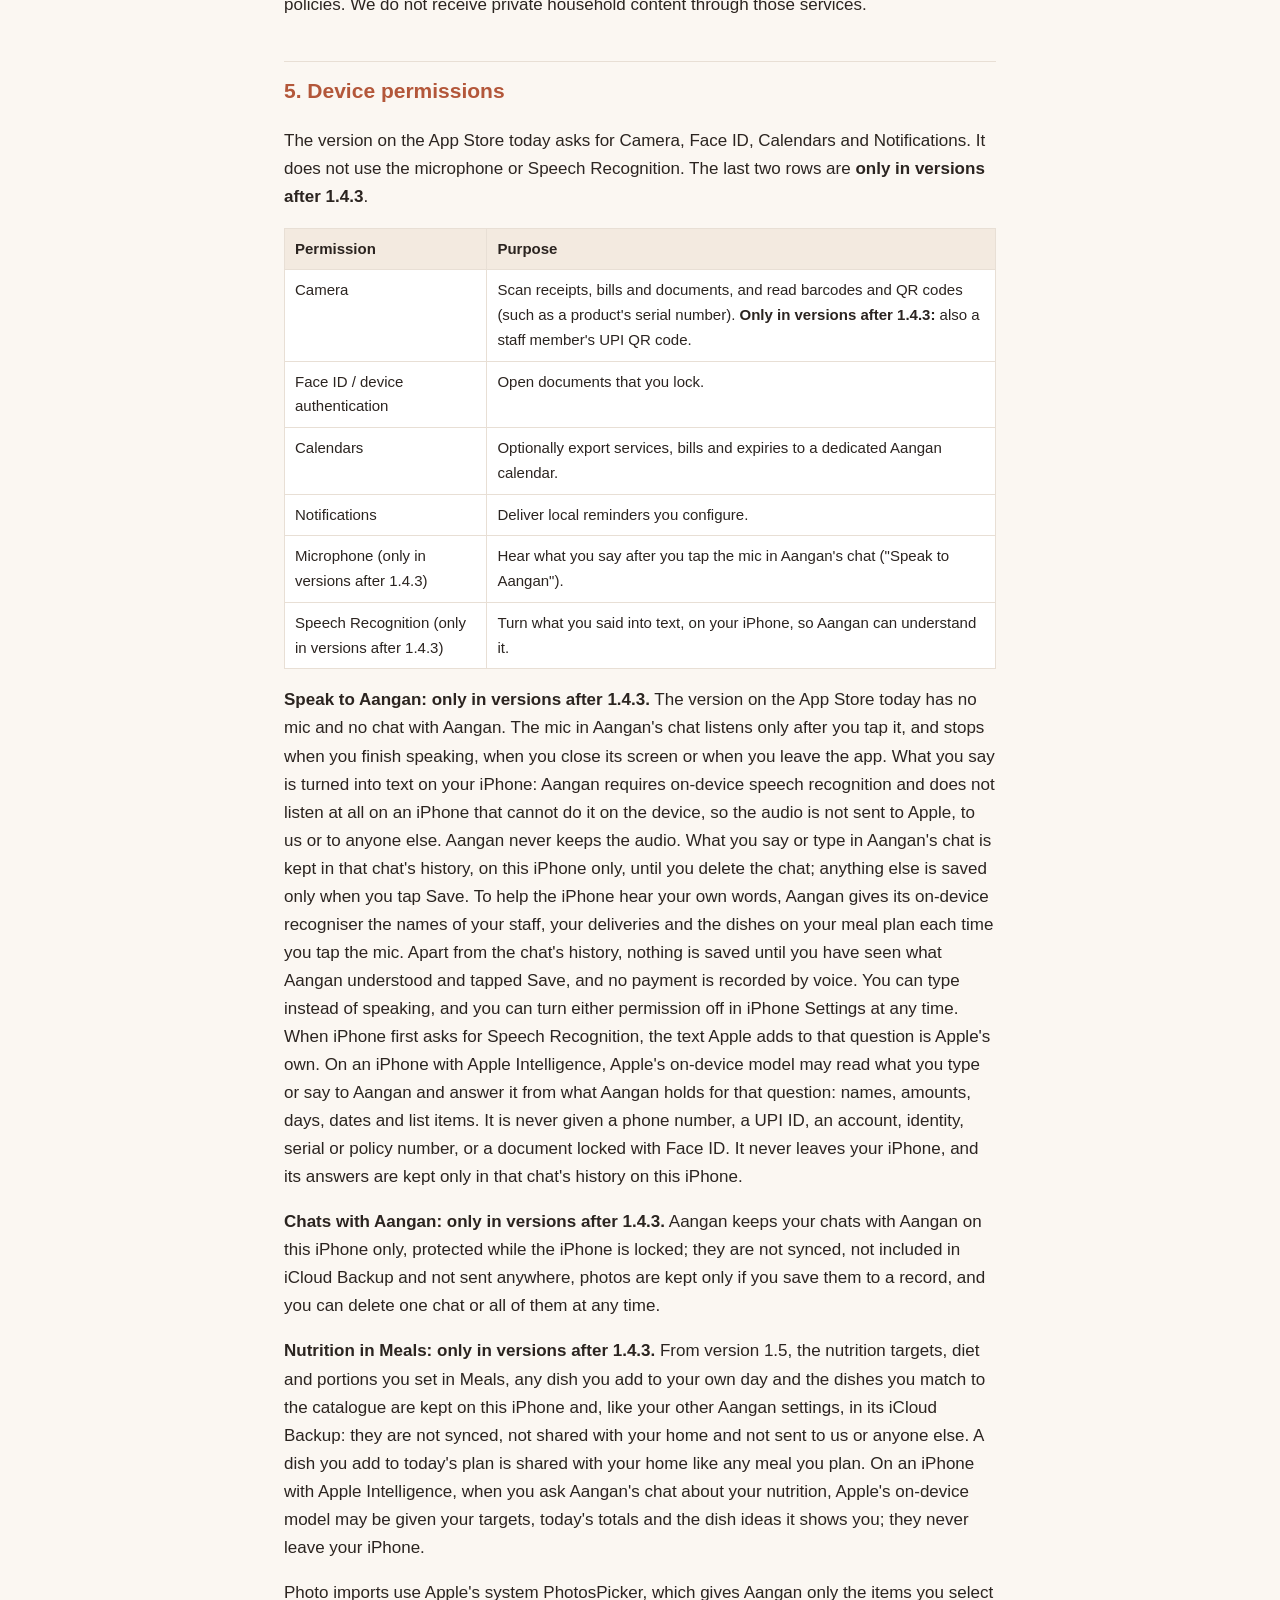
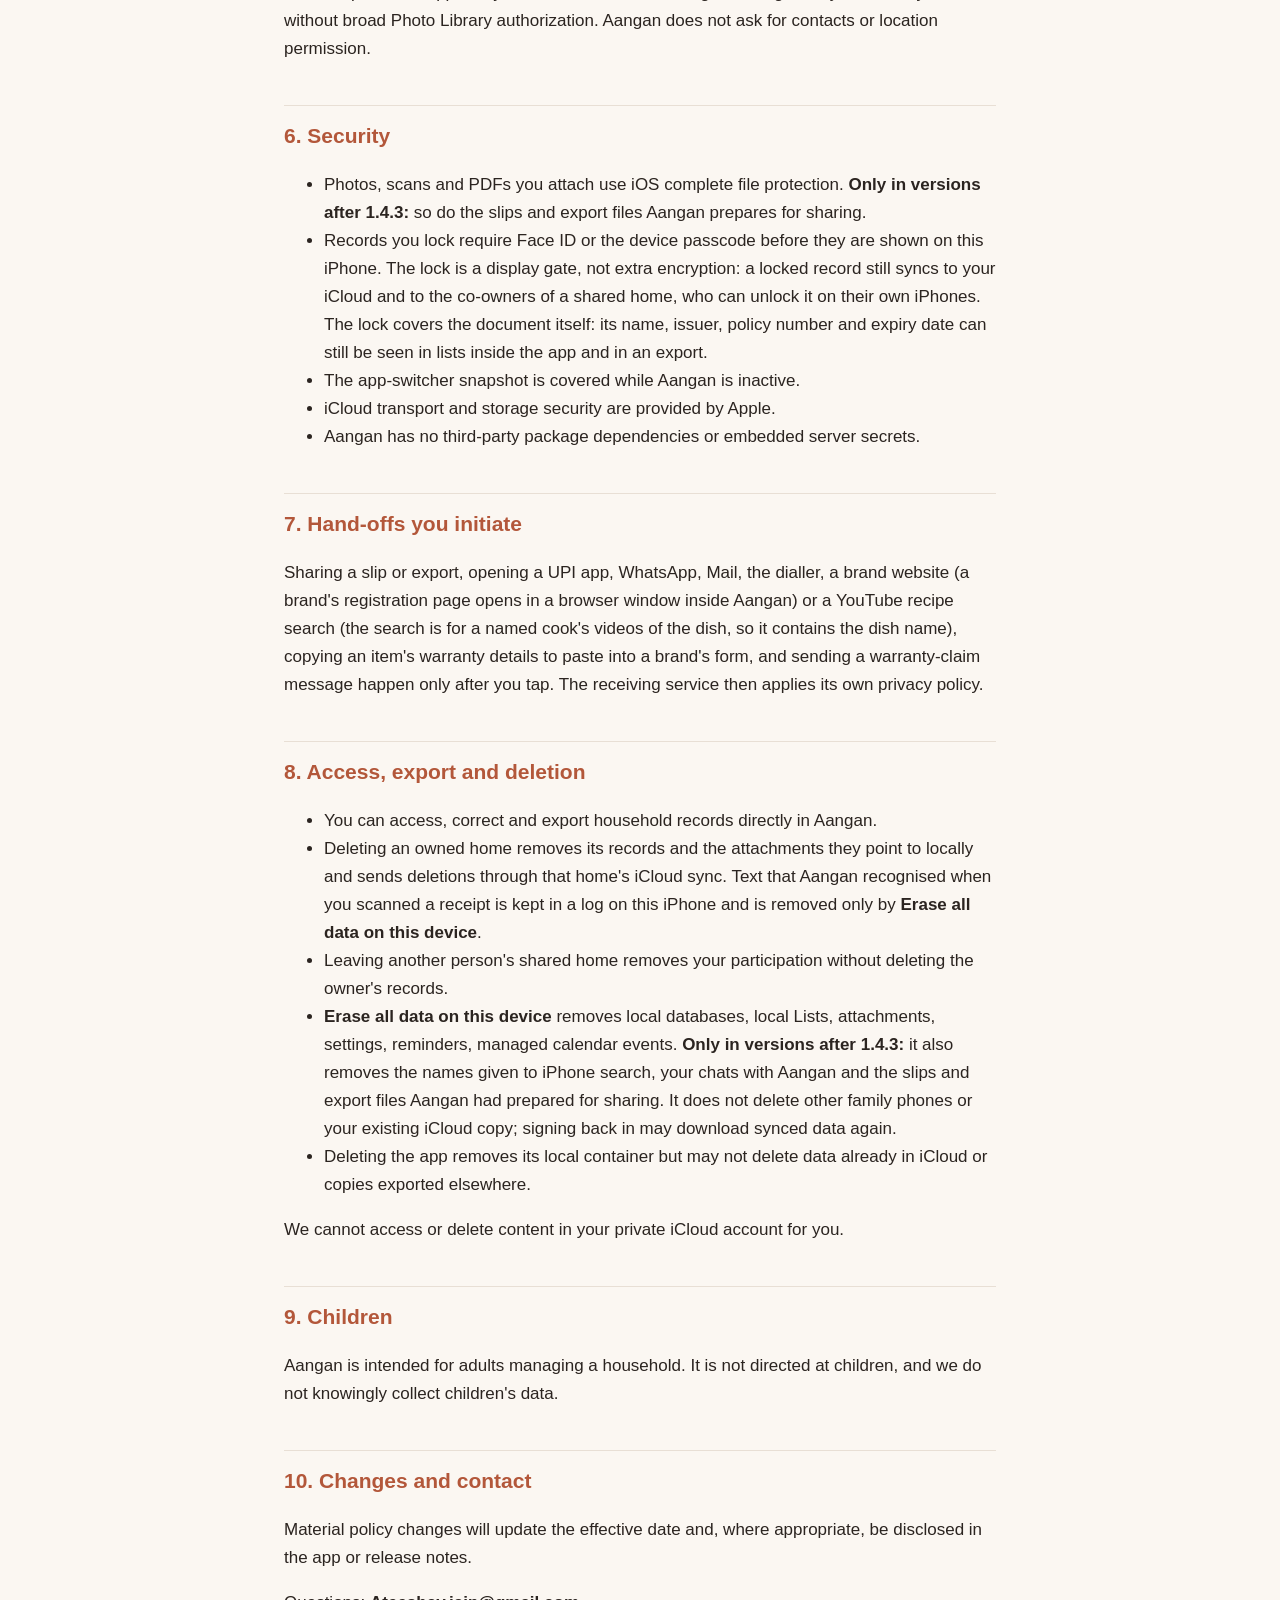
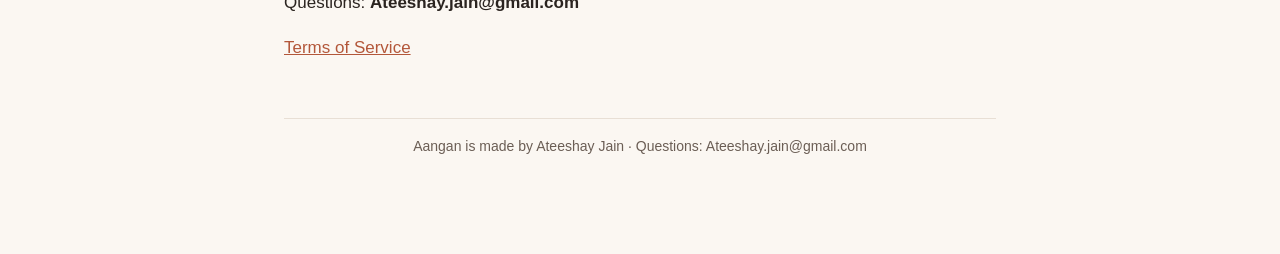
==== commit 40864d3d: "Privacy policy: Nutrition in Meals (marked for versions after 1.4.3) — kept on this iPhone and in it" ====
--- a/index.html
+++ b/index.html
@@ -75,6 +75,7 @@
 </tbody></table>
 <p><strong>Speak to Aangan: <strong>only in versions after 1.4.3</strong>.</strong> The version on the App Store today has no mic and no chat with Aangan. The mic in Aangan's chat listens only after you tap it, and stops when you finish speaking, when you close its screen or when you leave the app. What you say is turned into text on your iPhone: Aangan requires on-device speech recognition and does not listen at all on an iPhone that cannot do it on the device, so the audio is not sent to Apple, to us or to anyone else. Aangan never keeps the audio. What you say or type in Aangan's chat is kept in that chat's history, on this iPhone only, until you delete the chat; anything else is saved only when you tap Save. To help the iPhone hear your own words, Aangan gives its on-device recogniser the names of your staff, your deliveries and the dishes on your meal plan each time you tap the mic. Apart from the chat's history, nothing is saved until you have seen what Aangan understood and tapped Save, and no payment is recorded by voice. You can type instead of speaking, and you can turn either permission off in iPhone Settings at any time. When iPhone first asks for Speech Recognition, the text Apple adds to that question is Apple's own. On an iPhone with Apple Intelligence, Apple's on-device model may read what you type or say to Aangan and answer it from what Aangan holds for that question: names, amounts, days, dates and list items. It is never given a phone number, a UPI ID, an account, identity, serial or policy number, or a document locked with Face ID. It never leaves your iPhone, and its answers are kept only in that chat's history on this iPhone.</p>
 <p><strong>Chats with Aangan: <strong>only in versions after 1.4.3</strong>.</strong> Aangan keeps your chats with Aangan on this iPhone only, protected while the iPhone is locked; they are not synced, not included in iCloud Backup and not sent anywhere, photos are kept only if you save them to a record, and you can delete one chat or all of them at any time.</p>
+<p><strong>Nutrition in Meals: <strong>only in versions after 1.4.3</strong>.</strong> From version 1.5, the nutrition targets, diet and portions you set in Meals, any dish you add to your own day and the dishes you match to the catalogue are kept on this iPhone and, like your other Aangan settings, in its iCloud Backup: they are not synced, not shared with your home and not sent to us or anyone else. A dish you add to today's plan is shared with your home like any meal you plan. On an iPhone with Apple Intelligence, when you ask Aangan's chat about your nutrition, Apple's on-device model may be given your targets, today's totals and the dish ideas it shows you; they never leave your iPhone.</p>
 <p>Photo imports use Apple's system PhotosPicker, which gives Aangan only the items you select without broad Photo Library authorization. Aangan does not ask for contacts or location permission.</p>
 
 <h2>6. Security</h2>
